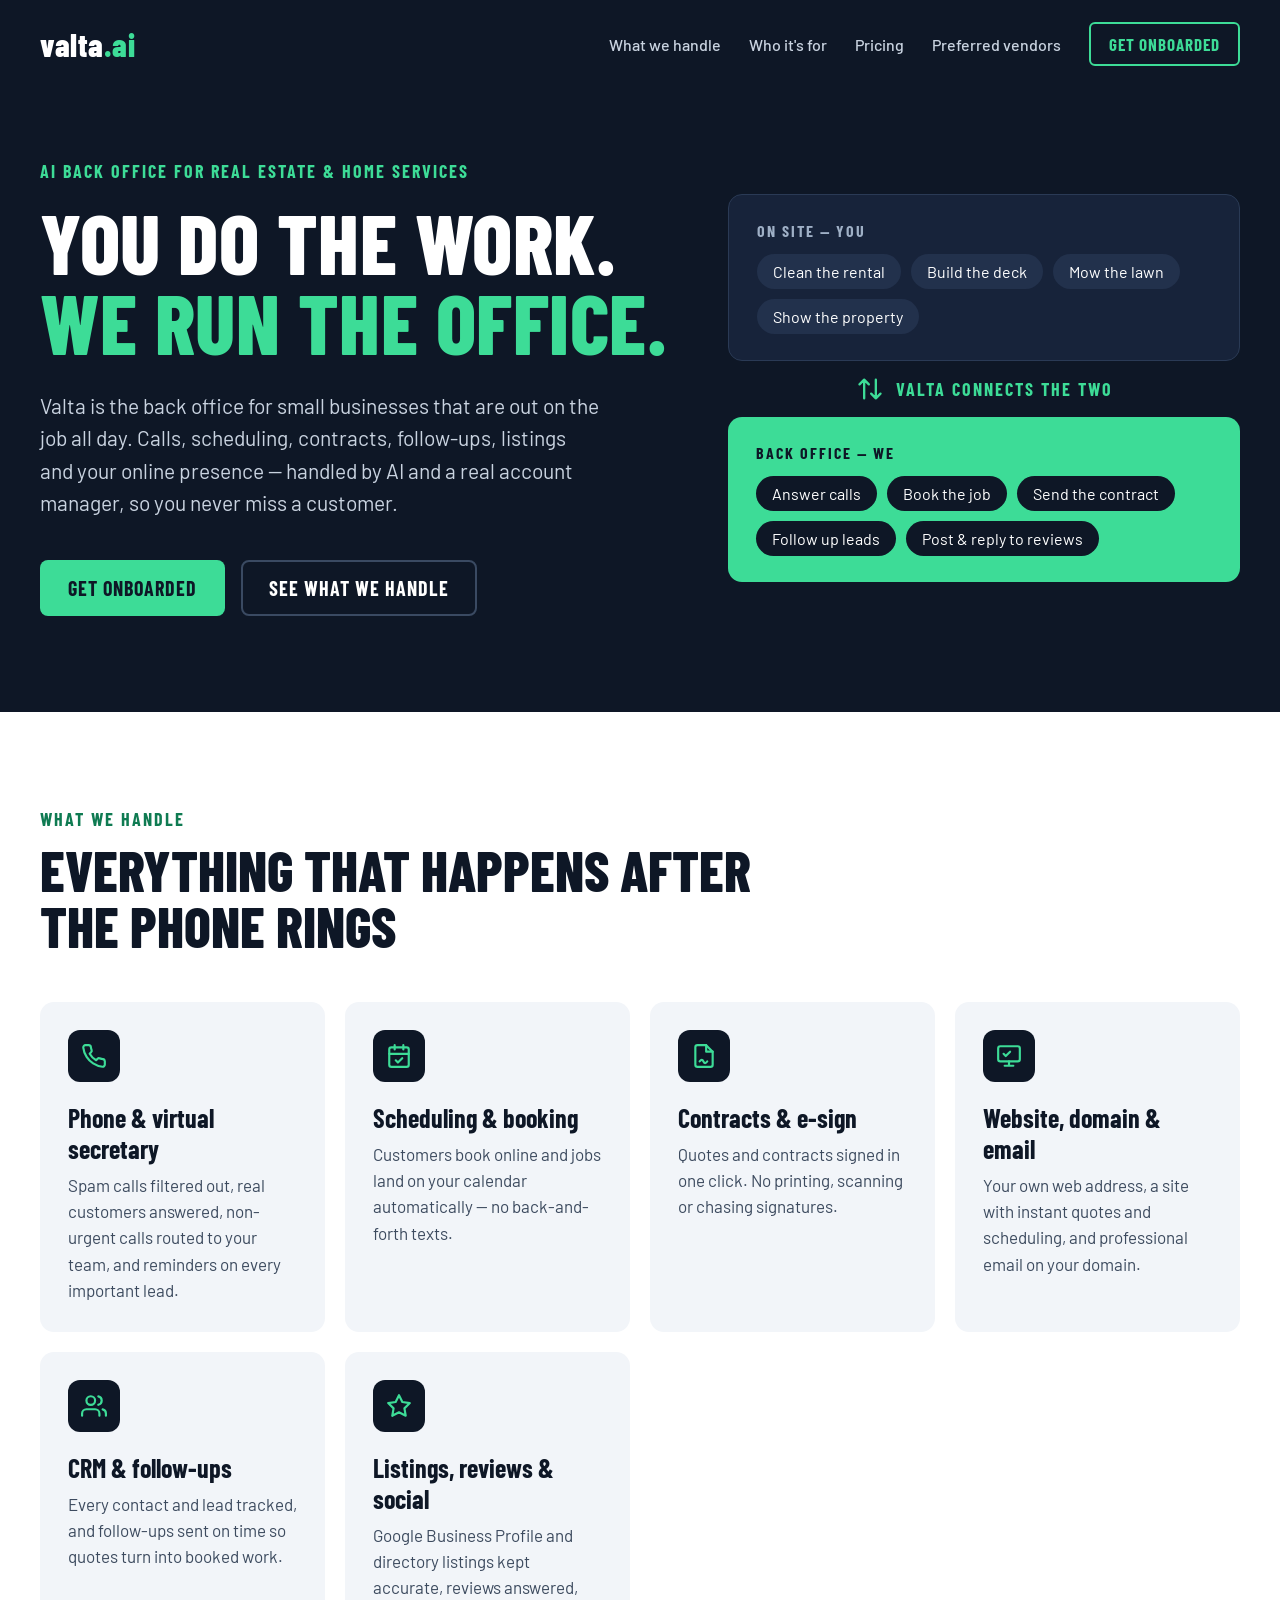
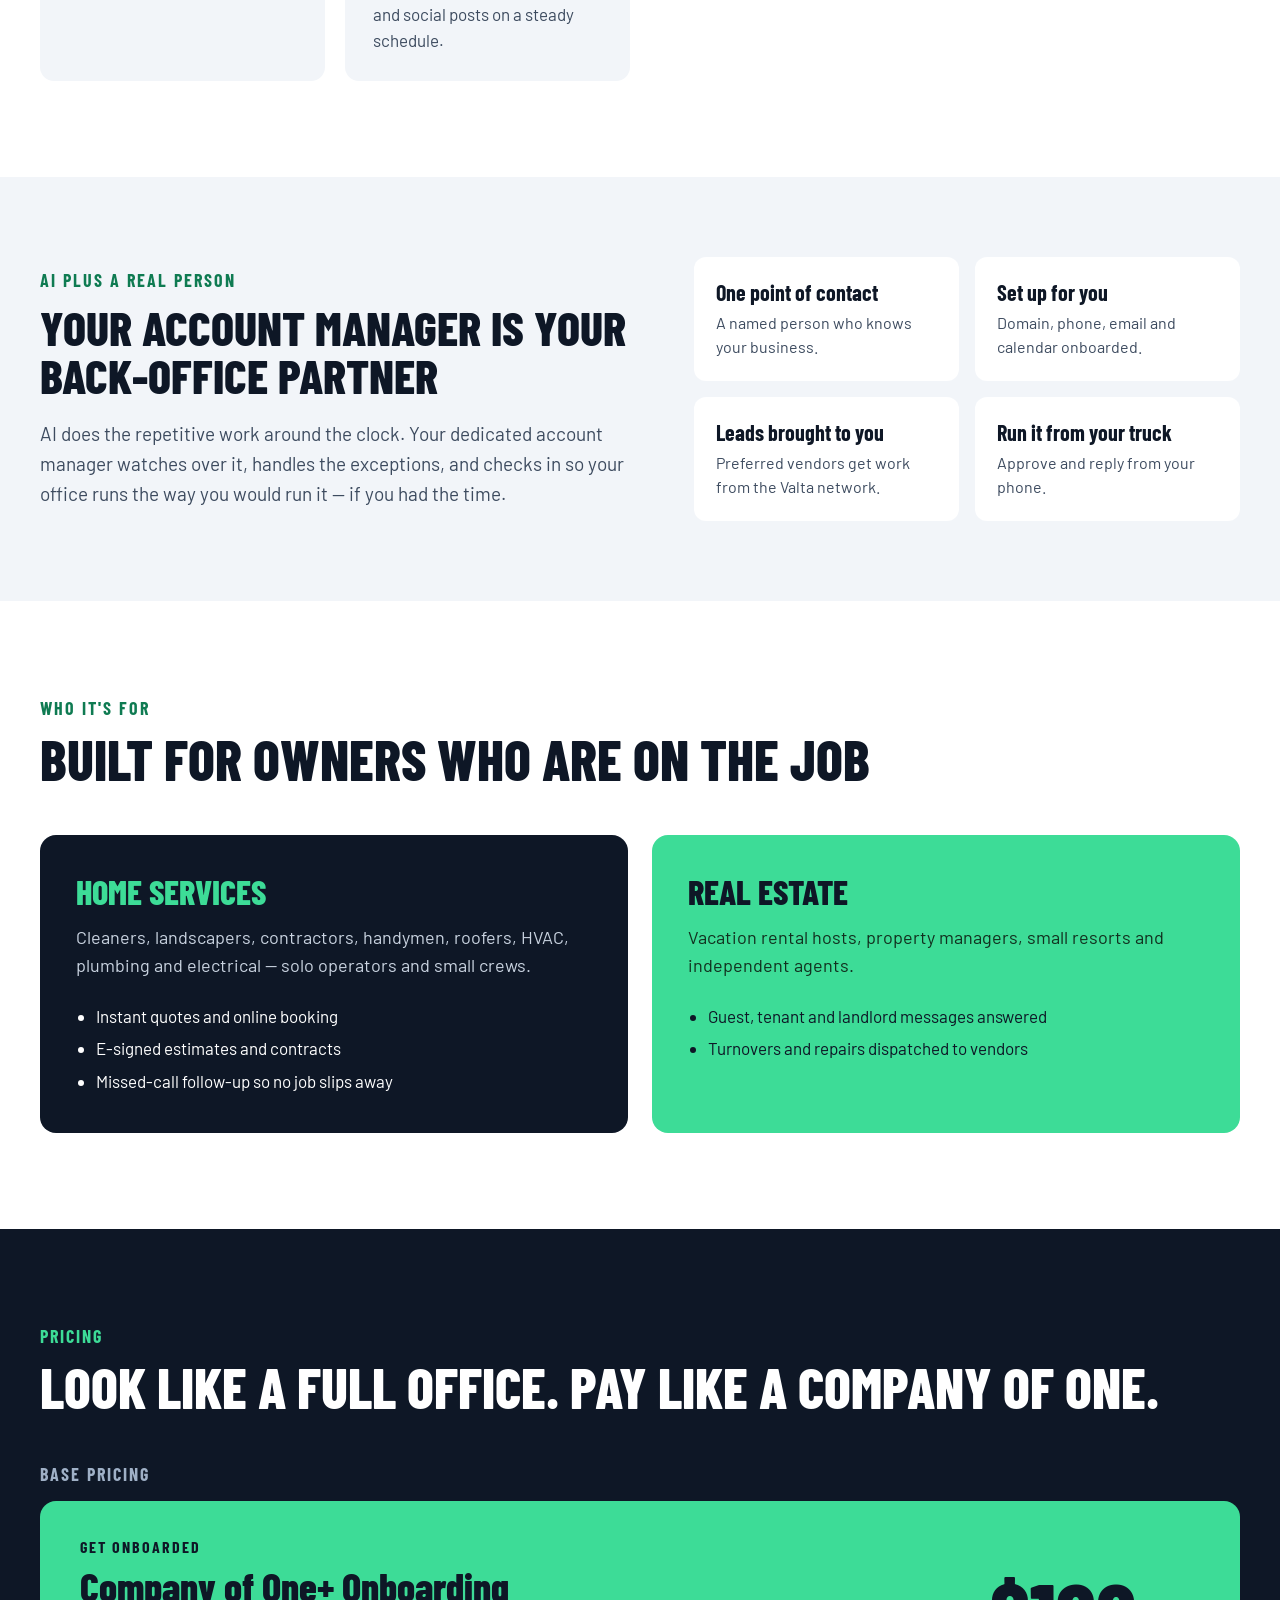
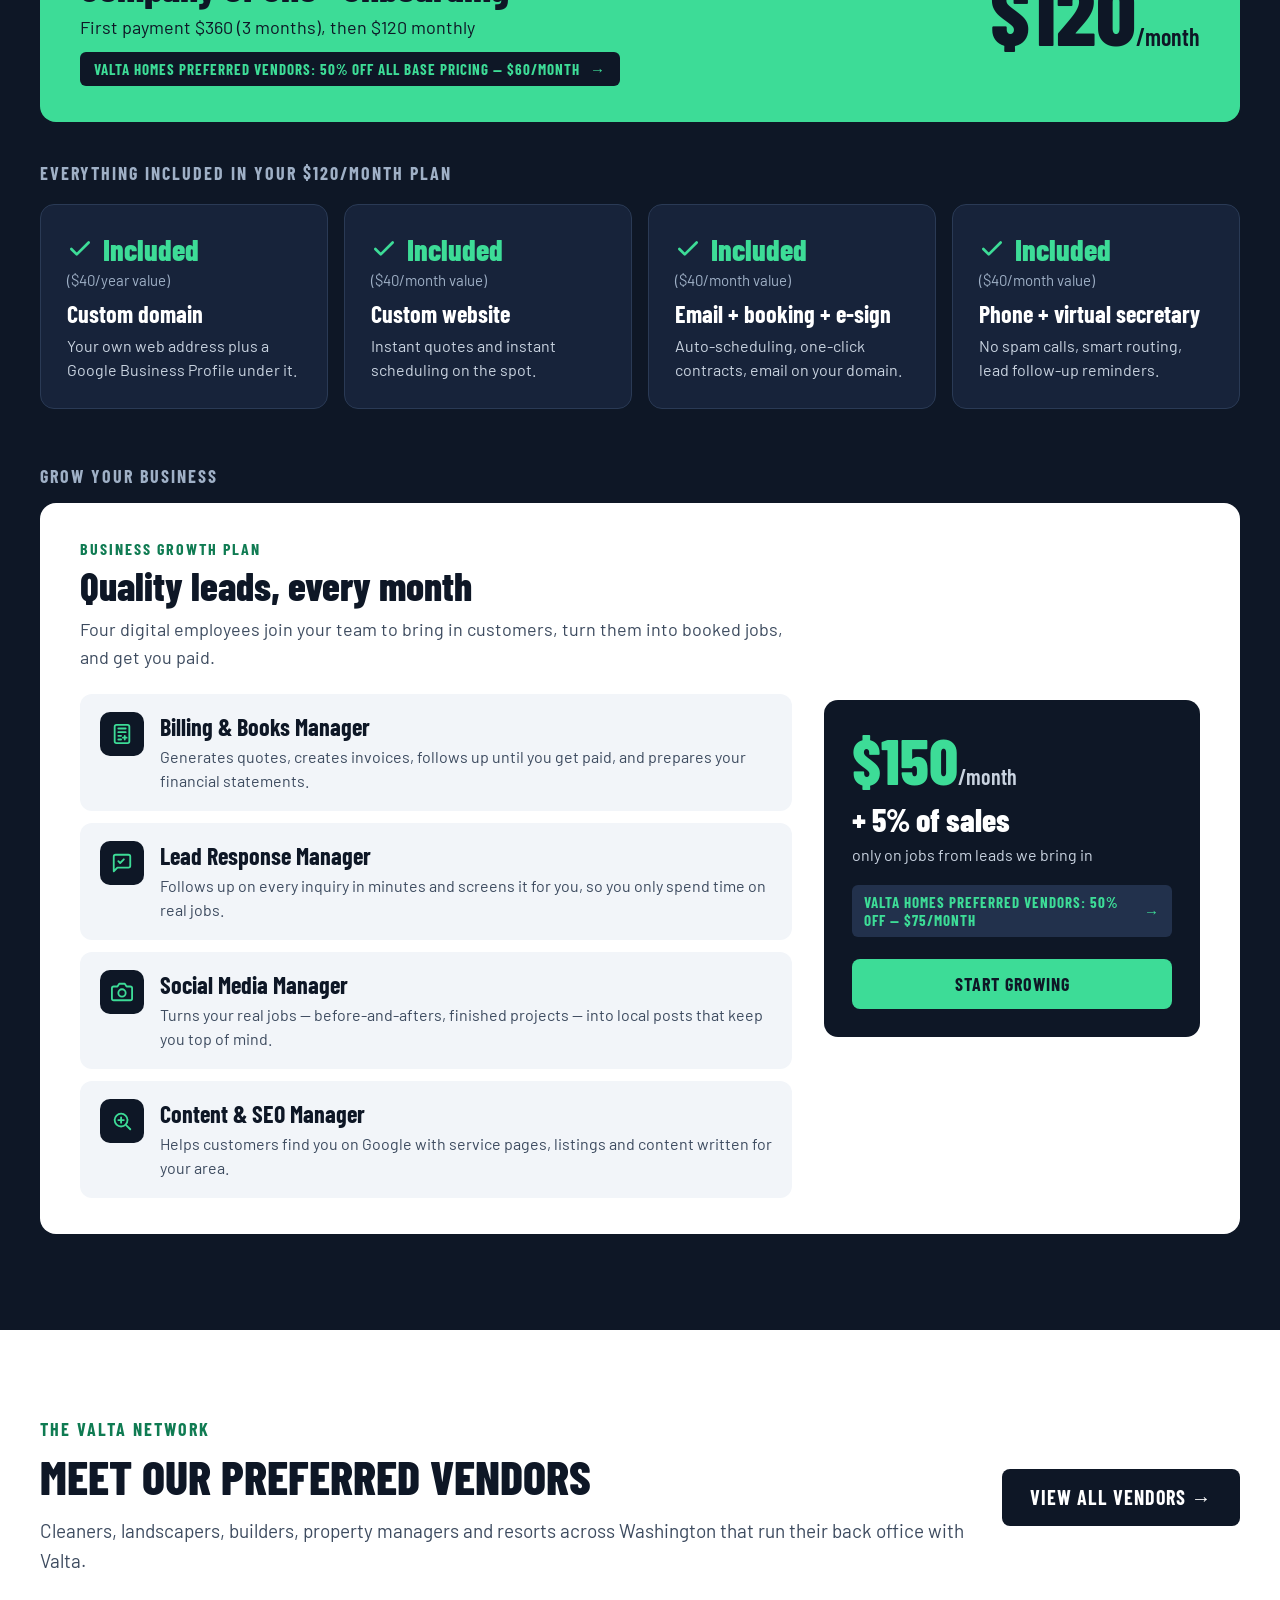
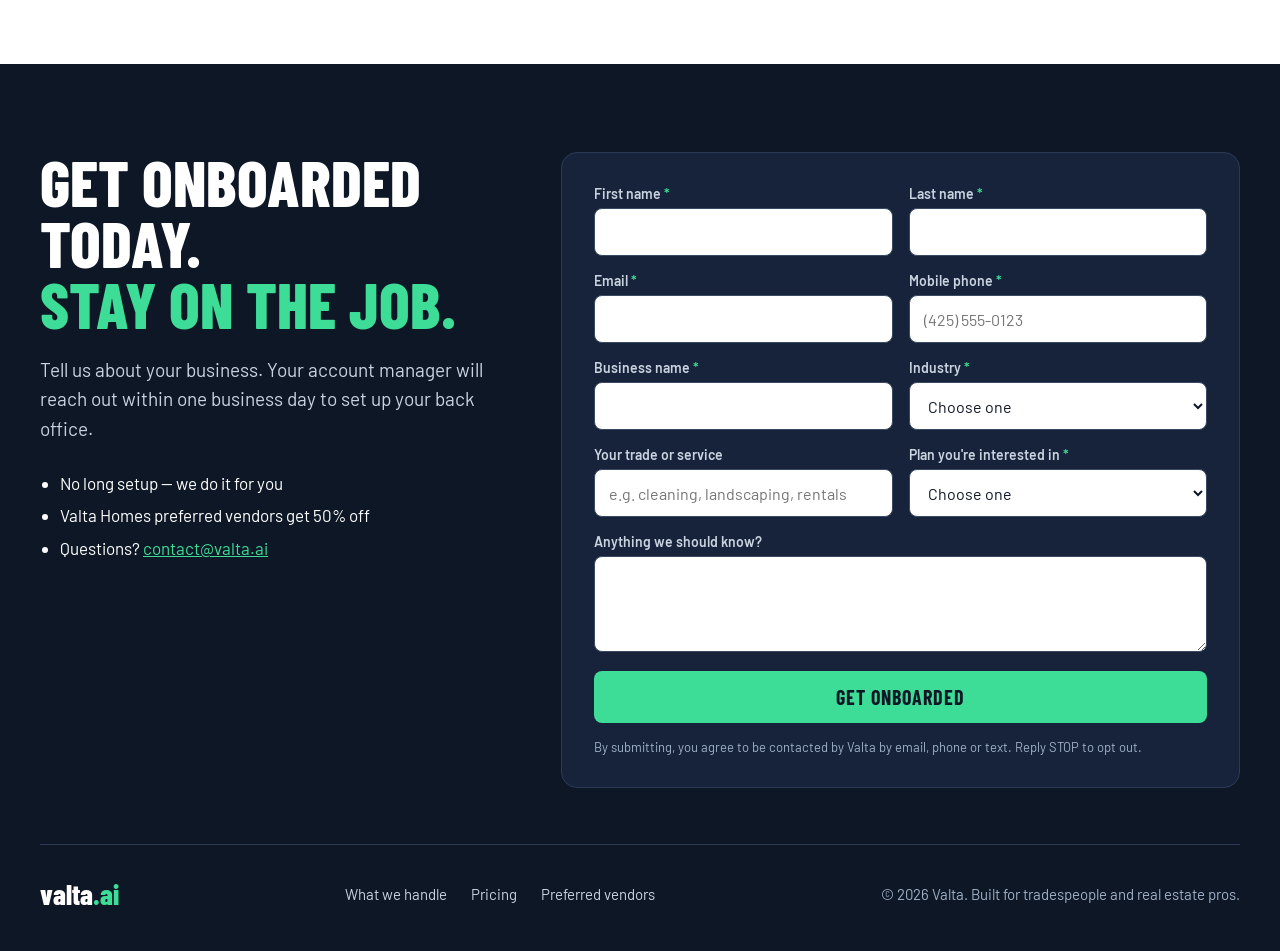
==== index.html @ 17d3f31d "valta.ai: static 2-page site from Jing's design, Brevo form hook, redirects" ====
<!DOCTYPE html><html lang="en"><head>
<meta name="viewport" content="width=device-width, initial-scale=1">
<meta name="description" content="Valta is the back office for small businesses that are out on the job all day: calls, scheduling, contracts, follow-ups, listings and your online presence.">
<link rel="canonical" href="https://valta.ai/">
<meta property="og:type" content="website">
<meta property="og:site_name" content="valta.ai">
<meta property="og:title" content="valta.ai: AI back office for real estate & home services">
<meta property="og:description" content="Valta is the back office for small businesses that are out on the job all day: calls, scheduling, contracts, follow-ups, listings and your online presence.">
<meta property="og:url" content="https://valta.ai/">
<link rel="icon" href="/favicon.svg" type="image/svg+xml">
<script>(function(w,d,s,l,i){w[l]=w[l]||[];w[l].push({'gtm.start':new Date().getTime(),event:'gtm.js'});var f=d.getElementsByTagName(s)[0],j=d.createElement(s),dl=l!='dataLayer'?'&l='+l:'';j.async=true;j.src='https://www.googletagmanager.com/gtm.js?id='+i+dl;f.parentNode.insertBefore(j,f);})(window,document,'script','dataLayer','GTM-PLZ36C9Q');</script>
<style>.sc-placeholder{background:color-mix(in srgb,currentColor 8%,transparent);border:1px solid color-mix(in srgb,currentColor 50%,transparent);border-radius:2px;box-sizing:border-box;overflow:hidden}@keyframes sc-shine{0%{background-position:100% 50%}100%{background-position:0% 50%}}html.sc-dc-streaming .sc-placeholder,html.sc-dc-streaming .sc-interp.sc-missing{position:relative;background:color-mix(in srgb,currentColor 5%,transparent);border-color:transparent}html.sc-dc-streaming .sc-placeholder::before,html.sc-dc-streaming .sc-interp.sc-missing::before{content:'';position:absolute;inset:0;pointer-events:none;background:linear-gradient(90deg,rgba(217,119,87,0) 25%,rgba(247,225,211,.95) 37%,rgba(217,119,87,0) 63%);background-size:400% 100%;animation:sc-shine 1.4s ease infinite}html.sc-dc-streaming .sc-placeholder:nth-child(n+9 of .sc-placeholder)::before,html.sc-dc-streaming .sc-interp.sc-missing:nth-child(n+9 of .sc-interp.sc-missing)::before{animation:none;background:color-mix(in srgb,currentColor 8%,transparent)}.sc-placeholder-error{padding:4px 8px;font:11px/1.4 ui-monospace,monospace;color:color-mix(in srgb,currentColor 70%,transparent);word-break:break-word}.sc-interp.sc-missing{display:inline-block;width:2em;height:1em;overflow:hidden;vertical-align:text-bottom;background:rgba(255,255,255,.3);border:1px solid rgba(0,0,0,.5);border-radius:2px;box-sizing:border-box;color:transparent;user-select:none}.sc-interp.sc-unresolved{font-family:ui-monospace,monospace;font-size:.85em;color:color-mix(in srgb,currentColor 50%,transparent);background:color-mix(in srgb,currentColor 10%,transparent);border-radius:3px;padding:0 3px}.sc-host.sc-has-error{position:relative}.sc-logic-error{position:absolute;top:8px;left:8px;z-index:2147483647;max-width:60ch;padding:6px 10px;background:#b00020;color:#fff;font:12px/1.4 ui-monospace,monospace;border-radius:4px;white-space:pre-wrap;pointer-events:none}@media print{@page{margin: 0.5cm;}figure,table{break-inside: avoid;}#dc-root,#dc-root > .sc-host{height: auto;}*,*::before,*::after{print-color-adjust: exact;-webkit-print-color-adjust: exact;backdrop-filter: none !important;-webkit-backdrop-filter: none !important;animation-delay: -99s !important;animation-duration: .001s !important;animation-iteration-count: 1 !important;animation-fill-mode: both !important;animation-play-state: running !important;transition-duration: 0s !important;}}</style>
<meta charset="utf-8">
<title>valta.ai: AI back office for real estate & home services</title>

<style>x-dc{display:none!important}</style><link rel="preconnect" href="https://fonts.googleapis.com"><style>/* vietnamese */
@font-face {
  font-family: 'Barlow';
  font-style: normal;
  font-weight: 400;
  font-display: swap;
  src: url(https://fonts.gstatic.com/s/barlow/v13/7cHpv4kjgoGqM7E_A8s52Hs.woff2) format('woff2');
  unicode-range: U+0102-0103, U+0110-0111, U+0128-0129, U+0168-0169, U+01A0-01A1, U+01AF-01B0, U+0300-0301, U+0303-0304, U+0308-0309, U+0323, U+0329, U+1EA0-1EF9, U+20AB;
}
/* latin-ext */
@font-face {
  font-family: 'Barlow';
  font-style: normal;
  font-weight: 400;
  font-display: swap;
  src: url(https://fonts.gstatic.com/s/barlow/v13/7cHpv4kjgoGqM7E_Ass52Hs.woff2) format('woff2');
  unicode-range: U+0100-02BA, U+02BD-02C5, U+02C7-02CC, U+02CE-02D7, U+02DD-02FF, U+0304, U+0308, U+0329, U+1D00-1DBF, U+1E00-1E9F, U+1EF2-1EFF, U+2020, U+20A0-20AB, U+20AD-20C4, U+2113, U+2C60-2C7F, U+A720-A7FF;
}
/* latin */
@font-face {
  font-family: 'Barlow';
  font-style: normal;
  font-weight: 400;
  font-display: swap;
  src: url("[data-uri]") format('woff2');
  unicode-range: U+0000-00FF, U+0131, U+0152-0153, U+02BB-02BC, U+02C6, U+02DA, U+02DC, U+0304, U+0308, U+0329, U+2000-206F, U+20AC, U+2122, U+2191, U+2193, U+2212, U+2215, U+FEFF, U+FFFD;
}
/* vietnamese */
@font-face {
  font-family: 'Barlow';
  font-style: normal;
  font-weight: 500;
  font-display: swap;
  src: url(https://fonts.gstatic.com/s/barlow/v13/7cHqv4kjgoGqM7E3_-gs6FospT4.woff2) format('woff2');
  unicode-range: U+0102-0103, U+0110-0111, U+0128-0129, U+0168-0169, U+01A0-01A1, U+01AF-01B0, U+0300-0301, U+0303-0304, U+0308-0309, U+0323, U+0329, U+1EA0-1EF9, U+20AB;
}
/* latin-ext */
@font-face {
  font-family: 'Barlow';
  font-style: normal;
  font-weight: 500;
  font-display: swap;
  src: url(https://fonts.gstatic.com/s/barlow/v13/7cHqv4kjgoGqM7E3_-gs6VospT4.woff2) format('woff2');
  unicode-range: U+0100-02BA, U+02BD-02C5, U+02C7-02CC, U+02CE-02D7, U+02DD-02FF, U+0304, U+0308, U+0329, U+1D00-1DBF, U+1E00-1E9F, U+1EF2-1EFF, U+2020, U+20A0-20AB, U+20AD-20C4, U+2113, U+2C60-2C7F, U+A720-A7FF;
}
/* latin */
@font-face {
  font-family: 'Barlow';
  font-style: normal;
  font-weight: 500;
  font-display: swap;
  src: url("[data-uri]") format('woff2');
  unicode-range: U+0000-00FF, U+0131, U+0152-0153, U+02BB-02BC, U+02C6, U+02DA, U+02DC, U+0304, U+0308, U+0329, U+2000-206F, U+20AC, U+2122, U+2191, U+2193, U+2212, U+2215, U+FEFF, U+FFFD;
}
/* vietnamese */
@font-face {
  font-family: 'Barlow';
  font-style: normal;
  font-weight: 600;
  font-display: swap;
  src: url(https://fonts.gstatic.com/s/barlow/v13/7cHqv4kjgoGqM7E30-8s6FospT4.woff2) format('woff2');
  unicode-range: U+0102-0103, U+0110-0111, U+0128-0129, U+0168-0169, U+01A0-01A1, U+01AF-01B0, U+0300-0301, U+0303-0304, U+0308-0309, U+0323, U+0329, U+1EA0-1EF9, U+20AB;
}
/* latin-ext */
@font-face {
  font-family: 'Barlow';
  font-style: normal;
  font-weight: 600;
  font-display: swap;
  src: url(https://fonts.gstatic.com/s/barlow/v13/7cHqv4kjgoGqM7E30-8s6VospT4.woff2) format('woff2');
  unicode-range: U+0100-02BA, U+02BD-02C5, U+02C7-02CC, U+02CE-02D7, U+02DD-02FF, U+0304, U+0308, U+0329, U+1D00-1DBF, U+1E00-1E9F, U+1EF2-1EFF, U+2020, U+20A0-20AB, U+20AD-20C4, U+2113, U+2C60-2C7F, U+A720-A7FF;
}
/* latin */
@font-face {
  font-family: 'Barlow';
  font-style: normal;
  font-weight: 600;
  font-display: swap;
  src: url("[data-uri]") format('woff2');
  unicode-range: U+0000-00FF, U+0131, U+0152-0153, U+02BB-02BC, U+02C6, U+02DA, U+02DC, U+0304, U+0308, U+0329, U+2000-206F, U+20AC, U+2122, U+2191, U+2193, U+2212, U+2215, U+FEFF, U+FFFD;
}
/* vietnamese */
@font-face {
  font-family: 'Barlow Condensed';
  font-style: normal;
  font-weight: 600;
  font-display: swap;
  src: url(https://fonts.gstatic.com/s/barlowcondensed/v13/HTxwL3I-JCGChYJ8VI-L6OO_au7B4873z3nWuZEC.woff2) format('woff2');
  unicode-range: U+0102-0103, U+0110-0111, U+0128-0129, U+0168-0169, U+01A0-01A1, U+01AF-01B0, U+0300-0301, U+0303-0304, U+0308-0309, U+0323, U+0329, U+1EA0-1EF9, U+20AB;
}
/* latin-ext */
@font-face {
  font-family: 'Barlow Condensed';
  font-style: normal;
  font-weight: 600;
  font-display: swap;
  src: url(https://fonts.gstatic.com/s/barlowcondensed/v13/HTxwL3I-JCGChYJ8VI-L6OO_au7B4873z3jWuZEC.woff2) format('woff2');
  unicode-range: U+0100-02BA, U+02BD-02C5, U+02C7-02CC, U+02CE-02D7, U+02DD-02FF, U+0304, U+0308, U+0329, U+1D00-1DBF, U+1E00-1E9F, U+1EF2-1EFF, U+2020, U+20A0-20AB, U+20AD-20C4, U+2113, U+2C60-2C7F, U+A720-A7FF;
}
/* latin */
@font-face {
  font-family: 'Barlow Condensed';
  font-style: normal;
  font-weight: 600;
  font-display: swap;
  src: url("[data-uri]") format('woff2');
  unicode-range: U+0000-00FF, U+0131, U+0152-0153, U+02BB-02BC, U+02C6, U+02DA, U+02DC, U+0304, U+0308, U+0329, U+2000-206F, U+20AC, U+2122, U+2191, U+2193, U+2212, U+2215, U+FEFF, U+FFFD;
}
/* vietnamese */
@font-face {
  font-family: 'Barlow Condensed';
  font-style: normal;
  font-weight: 700;
  font-display: swap;
  src: url(https://fonts.gstatic.com/s/barlowcondensed/v13/HTxwL3I-JCGChYJ8VI-L6OO_au7B46r2z3nWuZEC.woff2) format('woff2');
  unicode-range: U+0102-0103, U+0110-0111, U+0128-0129, U+0168-0169, U+01A0-01A1, U+01AF-01B0, U+0300-0301, U+0303-0304, U+0308-0309, U+0323, U+0329, U+1EA0-1EF9, U+20AB;
}
/* latin-ext */
@font-face {
  font-family: 'Barlow Condensed';
  font-style: normal;
  font-weight: 700;
  font-display: swap;
  src: url(https://fonts.gstatic.com/s/barlowcondensed/v13/HTxwL3I-JCGChYJ8VI-L6OO_au7B46r2z3jWuZEC.woff2) format('woff2');
  unicode-range: U+0100-02BA, U+02BD-02C5, U+02C7-02CC, U+02CE-02D7, U+02DD-02FF, U+0304, U+0308, U+0329, U+1D00-1DBF, U+1E00-1E9F, U+1EF2-1EFF, U+2020, U+20A0-20AB, U+20AD-20C4, U+2113, U+2C60-2C7F, U+A720-A7FF;
}
/* latin */
@font-face {
  font-family: 'Barlow Condensed';
  font-style: normal;
  font-weight: 700;
  font-display: swap;
  src: url("[data-uri]") format('woff2');
  unicode-range: U+0000-00FF, U+0131, U+0152-0153, U+02BB-02BC, U+02C6, U+02DA, U+02DC, U+0304, U+0308, U+0329, U+2000-206F, U+20AC, U+2122, U+2191, U+2193, U+2212, U+2215, U+FEFF, U+FFFD;
}
/* vietnamese */
@font-face {
  font-family: 'Barlow Condensed';
  font-style: normal;
  font-weight: 800;
  font-display: swap;
  src: url(https://fonts.gstatic.com/s/barlowcondensed/v13/HTxwL3I-JCGChYJ8VI-L6OO_au7B47b1z3nWuZEC.woff2) format('woff2');
  unicode-range: U+0102-0103, U+0110-0111, U+0128-0129, U+0168-0169, U+01A0-01A1, U+01AF-01B0, U+0300-0301, U+0303-0304, U+0308-0309, U+0323, U+0329, U+1EA0-1EF9, U+20AB;
}
/* latin-ext */
@font-face {
  font-family: 'Barlow Condensed';
  font-style: normal;
  font-weight: 800;
  font-display: swap;
  src: url(https://fonts.gstatic.com/s/barlowcondensed/v13/HTxwL3I-JCGChYJ8VI-L6OO_au7B47b1z3jWuZEC.woff2) format('woff2');
  unicode-range: U+0100-02BA, U+02BD-02C5, U+02C7-02CC, U+02CE-02D7, U+02DD-02FF, U+0304, U+0308, U+0329, U+1D00-1DBF, U+1E00-1E9F, U+1EF2-1EFF, U+2020, U+20A0-20AB, U+20AD-20C4, U+2113, U+2C60-2C7F, U+A720-A7FF;
}
/* latin */
@font-face {
  font-family: 'Barlow Condensed';
  font-style: normal;
  font-weight: 800;
  font-display: swap;
  src: url("[data-uri]") format('woff2');
  unicode-range: U+0000-00FF, U+0131, U+0152-0153, U+02BB-02BC, U+02C6, U+02DA, U+02DC, U+0304, U+0308, U+0329, U+2000-206F, U+20AC, U+2122, U+2191, U+2193, U+2212, U+2215, U+FEFF, U+FFFD;
}
</style><style>
body{margin:0;background:#0E1726}
a{color:#0F7B52}a:hover{color:#0A5C3D}
</style></head>
<body>
<noscript><iframe src="https://www.googletagmanager.com/ns.html?id=GTM-PLZ36C9Q" height="0" width="0" style="display:none;visibility:hidden"></iframe></noscript>
<div id="dc-root"><div class="sc-host" data-sc-name="b5c45b41-cfea-41ec-926b-0ee7f8a3874e"><div style="font-family: Barlow, system-ui, sans-serif; color: rgb(14, 23, 38); background: rgb(255, 255, 255); width: 100%;"><header style="background: rgb(14, 23, 38); color: rgb(255, 255, 255);"><div style="max-width: 1200px; margin: 0px auto; padding: 22px 32px; display: flex; flex-wrap: wrap; align-items: center; justify-content: space-between; gap: 16px;"><a href="/" style="font-family: &quot;Barlow Condensed&quot;, sans-serif; font-weight: 800; font-size: 32px; color: rgb(255, 255, 255); text-decoration: none; letter-spacing: 0.5px;">valta<span style="color: rgb(61, 220, 151);">.ai</span></a><nav aria-label="Main" style="display: flex; flex-wrap: wrap; align-items: center; gap: 28px; font-size: 16px; font-weight: 500;"><a href="#services" style="color: rgb(201, 211, 224); text-decoration: none;">What we handle</a><a href="#who" style="color: rgb(201, 211, 224); text-decoration: none;">Who it's for</a><a href="#pricing" style="color: rgb(201, 211, 224); text-decoration: none;">Pricing</a><a href="/preferred-vendors" style="color: rgb(201, 211, 224); text-decoration: none;">Preferred vendors</a><a href="#start" style="font-family: &quot;Barlow Condensed&quot;, sans-serif; font-weight: 700; font-size: 17px; letter-spacing: 1px; text-transform: uppercase; color: rgb(61, 220, 151); text-decoration: none; border: 2px solid rgb(61, 220, 151); border-radius: 6px; padding: 10px 18px;">Get onboarded</a></nav></div></header><section style="background: rgb(14, 23, 38); color: rgb(255, 255, 255);"><div style="max-width: 1200px; margin: 0px auto; padding: 72px 32px 96px; display: flex; flex-wrap: wrap; gap: 56px; align-items: center;"><div style="flex: 1 1 520px; min-width: 0px;"><p style="margin: 0px 0px 20px; font-family: &quot;Barlow Condensed&quot;, sans-serif; font-weight: 700; font-size: 18px; letter-spacing: 2px; text-transform: uppercase; color: rgb(61, 220, 151);">AI back office for real estate &amp; home services</p><h1 style="margin: 0px; font-family: &quot;Barlow Condensed&quot;, sans-serif; font-weight: 800; font-size: 84px; line-height: 0.95; text-transform: uppercase; letter-spacing: 0.5px;">You do the work.<br><span style="color: rgb(61, 220, 151);">We run the office.</span></h1><p style="margin: 28px 0px 0px; font-size: 21px; line-height: 1.55; color: rgb(201, 211, 224); max-width: 560px;">Valta is the back office for small businesses that are out on the job all day. Calls, scheduling, contracts, follow-ups, listings and your online presence — handled by AI and a real account manager, so you never miss a customer.</p><div style="margin-top: 40px; display: flex; flex-wrap: wrap; gap: 16px;"><a href="#start" style="font-family: &quot;Barlow Condensed&quot;, sans-serif; font-weight: 700; font-size: 20px; letter-spacing: 1px; text-transform: uppercase; background: rgb(61, 220, 151); color: rgb(14, 23, 38); text-decoration: none; border-radius: 8px; padding: 16px 28px;">Get onboarded</a><a href="#services" style="font-family: &quot;Barlow Condensed&quot;, sans-serif; font-weight: 700; font-size: 20px; letter-spacing: 1px; text-transform: uppercase; color: rgb(255, 255, 255); text-decoration: none; border: 2px solid rgb(58, 74, 98); border-radius: 8px; padding: 14px 26px;">See what we handle</a></div></div><div style="flex: 1 1 400px; min-width: 0px; display: flex; flex-direction: column; gap: 14px;"><div style="background: rgb(23, 35, 58); border: 1px solid rgb(42, 58, 85); border-radius: 14px; padding: 26px 28px;"><p style="margin: 0px 0px 14px; font-family: &quot;Barlow Condensed&quot;, sans-serif; font-weight: 700; font-size: 16px; letter-spacing: 2px; text-transform: uppercase; color: rgb(159, 176, 198);">On site — you</p><div style="display: flex; flex-wrap: wrap; gap: 10px;"><span style="background: rgb(34, 49, 76); color: rgb(255, 255, 255); border-radius: 999px; padding: 8px 16px; font-size: 16px;">Clean the rental</span><span style="background: rgb(34, 49, 76); color: rgb(255, 255, 255); border-radius: 999px; padding: 8px 16px; font-size: 16px;">Build the deck</span><span style="background: rgb(34, 49, 76); color: rgb(255, 255, 255); border-radius: 999px; padding: 8px 16px; font-size: 16px;">Mow the lawn</span><span style="background: rgb(34, 49, 76); color: rgb(255, 255, 255); border-radius: 999px; padding: 8px 16px; font-size: 16px;">Show the property</span></div></div><div style="display: flex; align-items: center; justify-content: center; gap: 12px; color: rgb(61, 220, 151); font-family: &quot;Barlow Condensed&quot;, sans-serif; font-weight: 700; font-size: 18px; letter-spacing: 2px;"><svg width="28" height="28" viewBox="0 0 24 24" fill="none" stroke="currentColor" stroke-width="2" stroke-linecap="round" stroke-linejoin="round" aria-hidden="true"><path d="M7 4v16M7 4L3 8M7 4l4 4M17 20V4M17 20l-4-4M17 20l4-4"></path></svg>
VALTA CONNECTS THE TWO
</div><div style="background: rgb(61, 220, 151); color: rgb(14, 23, 38); border-radius: 14px; padding: 26px 28px;"><p style="margin: 0px 0px 14px; font-family: &quot;Barlow Condensed&quot;, sans-serif; font-weight: 700; font-size: 16px; letter-spacing: 2px; text-transform: uppercase;">Back office — we</p><div style="display: flex; flex-wrap: wrap; gap: 10px;"><span style="background: rgb(14, 23, 38); color: rgb(255, 255, 255); border-radius: 999px; padding: 8px 16px; font-size: 16px;">Answer calls</span><span style="background: rgb(14, 23, 38); color: rgb(255, 255, 255); border-radius: 999px; padding: 8px 16px; font-size: 16px;">Book the job</span><span style="background: rgb(14, 23, 38); color: rgb(255, 255, 255); border-radius: 999px; padding: 8px 16px; font-size: 16px;">Send the contract</span><span style="background: rgb(14, 23, 38); color: rgb(255, 255, 255); border-radius: 999px; padding: 8px 16px; font-size: 16px;">Follow up leads</span><span style="background: rgb(14, 23, 38); color: rgb(255, 255, 255); border-radius: 999px; padding: 8px 16px; font-size: 16px;">Post &amp; reply to reviews</span></div></div></div></div></section><section id="services" style="background: rgb(255, 255, 255);"><div style="max-width: 1200px; margin: 0px auto; padding: 96px 32px;"><p style="margin: 0px 0px 12px; font-family: &quot;Barlow Condensed&quot;, sans-serif; font-weight: 700; font-size: 18px; letter-spacing: 2px; text-transform: uppercase; color: rgb(15, 123, 82);">What we handle</p><h2 style="margin: 0px; font-family: &quot;Barlow Condensed&quot;, sans-serif; font-weight: 800; font-size: 56px; line-height: 1; text-transform: uppercase; max-width: 760px;">Everything that happens after the phone rings</h2><div style="margin-top: 48px; display: grid; grid-template-columns: repeat(auto-fit, minmax(260px, 1fr)); gap: 20px;"><div style="background: rgb(242, 245, 249); border-radius: 14px; padding: 28px;"><div style="width: 52px; height: 52px; border-radius: 12px; background: rgb(14, 23, 38); color: rgb(61, 220, 151); display: flex; align-items: center; justify-content: center;"><svg width="26" height="26" viewBox="0 0 24 24" fill="none" stroke="currentColor" stroke-width="2" stroke-linecap="round" stroke-linejoin="round" aria-hidden="true"><path d="M22 16.9v3a2 2 0 0 1-2.2 2 19.8 19.8 0 0 1-8.6-3.1 19.5 19.5 0 0 1-6-6A19.8 19.8 0 0 1 2.1 4.2 2 2 0 0 1 4.1 2h3a2 2 0 0 1 2 1.7c.1 1 .4 1.9.7 2.8a2 2 0 0 1-.5 2.1L8 9.9a16 16 0 0 0 6 6l1.3-1.3a2 2 0 0 1 2.1-.4c.9.3 1.8.6 2.8.7a2 2 0 0 1 1.7 2z"></path></svg></div><h3 style="margin: 20px 0px 8px; font-family: &quot;Barlow Condensed&quot;, sans-serif; font-weight: 700; font-size: 26px;">Phone &amp; virtual secretary</h3><p style="margin: 0px; font-size: 17px; line-height: 1.55; color: rgb(61, 75, 95);">Spam calls filtered out, real customers answered, non-urgent calls routed to your team, and reminders on every important lead.</p></div><div style="background: rgb(242, 245, 249); border-radius: 14px; padding: 28px;"><div style="width: 52px; height: 52px; border-radius: 12px; background: rgb(14, 23, 38); color: rgb(61, 220, 151); display: flex; align-items: center; justify-content: center;"><svg width="26" height="26" viewBox="0 0 24 24" fill="none" stroke="currentColor" stroke-width="2" stroke-linecap="round" stroke-linejoin="round" aria-hidden="true"><rect x="3" y="4" width="18" height="18" rx="2"></rect><path d="M16 2v4M8 2v4M3 10h18M9 16l2 2 4-4"></path></svg></div><h3 style="margin: 20px 0px 8px; font-family: &quot;Barlow Condensed&quot;, sans-serif; font-weight: 700; font-size: 26px;">Scheduling &amp; booking</h3><p style="margin: 0px; font-size: 17px; line-height: 1.55; color: rgb(61, 75, 95);">Customers book online and jobs land on your calendar automatically — no back-and-forth texts.</p></div><div style="background: rgb(242, 245, 249); border-radius: 14px; padding: 28px;"><div style="width: 52px; height: 52px; border-radius: 12px; background: rgb(14, 23, 38); color: rgb(61, 220, 151); display: flex; align-items: center; justify-content: center;"><svg width="26" height="26" viewBox="0 0 24 24" fill="none" stroke="currentColor" stroke-width="2" stroke-linecap="round" stroke-linejoin="round" aria-hidden="true"><path d="M14 2H6a2 2 0 0 0-2 2v16a2 2 0 0 0 2 2h12a2 2 0 0 0 2-2V8z"></path><path d="M14 2v6h6M8 17c1.5-2 2.5-2 3.5 0s2 2 3.5 0"></path></svg></div><h3 style="margin: 20px 0px 8px; font-family: &quot;Barlow Condensed&quot;, sans-serif; font-weight: 700; font-size: 26px;">Contracts &amp; e-sign</h3><p style="margin: 0px; font-size: 17px; line-height: 1.55; color: rgb(61, 75, 95);">Quotes and contracts signed in one click. No printing, scanning or chasing signatures.</p></div><div style="background: rgb(242, 245, 249); border-radius: 14px; padding: 28px;"><div style="width: 52px; height: 52px; border-radius: 12px; background: rgb(14, 23, 38); color: rgb(61, 220, 151); display: flex; align-items: center; justify-content: center;"><svg width="26" height="26" viewBox="0 0 24 24" fill="none" stroke="currentColor" stroke-width="2" stroke-linecap="round" stroke-linejoin="round" aria-hidden="true"><rect x="2" y="3" width="20" height="14" rx="2"></rect><path d="M8 21h8M12 17v4M7 10l2 2 4-4"></path></svg></div><h3 style="margin: 20px 0px 8px; font-family: &quot;Barlow Condensed&quot;, sans-serif; font-weight: 700; font-size: 26px;">Website, domain &amp; email</h3><p style="margin: 0px; font-size: 17px; line-height: 1.55; color: rgb(61, 75, 95);">Your own web address, a site with instant quotes and scheduling, and professional email on your domain.</p></div><div style="background: rgb(242, 245, 249); border-radius: 14px; padding: 28px;"><div style="width: 52px; height: 52px; border-radius: 12px; background: rgb(14, 23, 38); color: rgb(61, 220, 151); display: flex; align-items: center; justify-content: center;"><svg width="26" height="26" viewBox="0 0 24 24" fill="none" stroke="currentColor" stroke-width="2" stroke-linecap="round" stroke-linejoin="round" aria-hidden="true"><path d="M17 21v-2a4 4 0 0 0-4-4H5a4 4 0 0 0-4 4v2"></path><circle cx="9" cy="7" r="4"></circle><path d="M23 21v-2a4 4 0 0 0-3-3.9M16 3.1a4 4 0 0 1 0 7.8"></path></svg></div><h3 style="margin: 20px 0px 8px; font-family: &quot;Barlow Condensed&quot;, sans-serif; font-weight: 700; font-size: 26px;">CRM &amp; follow-ups</h3><p style="margin: 0px; font-size: 17px; line-height: 1.55; color: rgb(61, 75, 95);">Every contact and lead tracked, and follow-ups sent on time so quotes turn into booked work.</p></div><div style="background: rgb(242, 245, 249); border-radius: 14px; padding: 28px;"><div style="width: 52px; height: 52px; border-radius: 12px; background: rgb(14, 23, 38); color: rgb(61, 220, 151); display: flex; align-items: center; justify-content: center;"><svg width="26" height="26" viewBox="0 0 24 24" fill="none" stroke="currentColor" stroke-width="2" stroke-linecap="round" stroke-linejoin="round" aria-hidden="true"><path d="M12 2l3.1 6.3 6.9 1-5 4.9 1.2 6.8L12 17.8 5.8 21l1.2-6.8-5-4.9 6.9-1z"></path></svg></div><h3 style="margin: 20px 0px 8px; font-family: &quot;Barlow Condensed&quot;, sans-serif; font-weight: 700; font-size: 26px;">Listings, reviews &amp; social</h3><p style="margin: 0px; font-size: 17px; line-height: 1.55; color: rgb(61, 75, 95);">Google Business Profile and directory listings kept accurate, reviews answered, and social posts on a steady schedule.</p></div></div></div></section><section style="background: rgb(242, 245, 249);"><div style="max-width: 1200px; margin: 0px auto; padding: 80px 32px; display: flex; flex-wrap: wrap; gap: 48px; align-items: center;"><div style="flex: 1 1 480px; min-width: 0px;"><p style="margin: 0px 0px 12px; font-family: &quot;Barlow Condensed&quot;, sans-serif; font-weight: 700; font-size: 18px; letter-spacing: 2px; text-transform: uppercase; color: rgb(15, 123, 82);">AI plus a real person</p><h2 style="margin: 0px; font-family: &quot;Barlow Condensed&quot;, sans-serif; font-weight: 800; font-size: 48px; line-height: 1; text-transform: uppercase;">Your account manager is your back-office partner</h2><p style="margin: 20px 0px 0px; font-size: 19px; line-height: 1.6; color: rgb(61, 75, 95);">AI does the repetitive work around the clock. Your dedicated account manager watches over it, handles the exceptions, and checks in so your office runs the way you would run it — if you had the time.</p></div><div style="flex: 1 1 420px; min-width: 0px; display: grid; grid-template-columns: repeat(auto-fit, minmax(180px, 1fr)); gap: 16px;"><div style="background: rgb(255, 255, 255); border-radius: 12px; padding: 22px;"><p style="margin: 0px; font-family: &quot;Barlow Condensed&quot;, sans-serif; font-weight: 700; font-size: 22px;">One point of contact</p><p style="margin: 6px 0px 0px; font-size: 16px; line-height: 1.5; color: rgb(61, 75, 95);">A named person who knows your business.</p></div><div style="background: rgb(255, 255, 255); border-radius: 12px; padding: 22px;"><p style="margin: 0px; font-family: &quot;Barlow Condensed&quot;, sans-serif; font-weight: 700; font-size: 22px;">Set up for you</p><p style="margin: 6px 0px 0px; font-size: 16px; line-height: 1.5; color: rgb(61, 75, 95);">Domain, phone, email and calendar onboarded.</p></div><div style="background: rgb(255, 255, 255); border-radius: 12px; padding: 22px;"><p style="margin: 0px; font-family: &quot;Barlow Condensed&quot;, sans-serif; font-weight: 700; font-size: 22px;">Leads brought to you</p><p style="margin: 6px 0px 0px; font-size: 16px; line-height: 1.5; color: rgb(61, 75, 95);">Preferred vendors get work from the Valta network.</p></div><div style="background: rgb(255, 255, 255); border-radius: 12px; padding: 22px;"><p style="margin: 0px; font-family: &quot;Barlow Condensed&quot;, sans-serif; font-weight: 700; font-size: 22px;">Run it from your truck</p><p style="margin: 6px 0px 0px; font-size: 16px; line-height: 1.5; color: rgb(61, 75, 95);">Approve and reply from your phone.</p></div></div></div></section><section id="who" style="background: rgb(255, 255, 255);"><div style="max-width: 1200px; margin: 0px auto; padding: 96px 32px;"><p style="margin: 0px 0px 12px; font-family: &quot;Barlow Condensed&quot;, sans-serif; font-weight: 700; font-size: 18px; letter-spacing: 2px; text-transform: uppercase; color: rgb(15, 123, 82);">Who it's for</p><h2 style="margin: 0px; font-family: &quot;Barlow Condensed&quot;, sans-serif; font-weight: 800; font-size: 56px; line-height: 1; text-transform: uppercase;">Built for owners who are on the job</h2><div style="margin-top: 48px; display: flex; flex-wrap: wrap; gap: 24px;"><div style="flex: 1 1 440px; min-width: 0px; background: rgb(14, 23, 38); color: rgb(255, 255, 255); border-radius: 16px; padding: 36px;"><h3 style="margin: 0px; font-family: &quot;Barlow Condensed&quot;, sans-serif; font-weight: 800; font-size: 34px; text-transform: uppercase; color: rgb(61, 220, 151);">Home services</h3><p style="margin: 12px 0px 20px; font-size: 18px; line-height: 1.55; color: rgb(201, 211, 224);">Cleaners, landscapers, contractors, handymen, roofers, HVAC, plumbing and electrical — solo operators and small crews.</p><ul style="margin: 0px; padding-left: 20px; font-size: 17px; line-height: 1.9; color: rgb(255, 255, 255);"><li>Instant quotes and online booking</li><li>E-signed estimates and contracts</li><li>Missed-call follow-up so no job slips away</li></ul></div><div style="flex: 1 1 440px; min-width: 0px; background: rgb(61, 220, 151); color: rgb(14, 23, 38); border-radius: 16px; padding: 36px;"><h3 style="margin: 0px; font-family: &quot;Barlow Condensed&quot;, sans-serif; font-weight: 800; font-size: 34px; text-transform: uppercase;">Real estate</h3><p style="margin: 12px 0px 20px; font-size: 18px; line-height: 1.55; color: rgb(18, 48, 31);">Vacation rental hosts, property managers, small resorts and independent agents.</p><ul style="margin: 0px; padding-left: 20px; font-size: 17px; line-height: 1.9;"><li>Guest, tenant and landlord messages answered</li><li>Turnovers and repairs dispatched to vendors</li></ul></div></div></div></section><section id="pricing" style="background: rgb(14, 23, 38); color: rgb(255, 255, 255);"><div style="max-width: 1200px; margin: 0px auto; padding: 96px 32px;"><p style="margin: 0px 0px 12px; font-family: &quot;Barlow Condensed&quot;, sans-serif; font-weight: 700; font-size: 18px; letter-spacing: 2px; text-transform: uppercase; color: rgb(61, 220, 151);">Pricing</p><h2 style="margin: 0px; font-family: &quot;Barlow Condensed&quot;, sans-serif; font-weight: 800; font-size: 56px; line-height: 1; text-transform: uppercase;">Look like a full office. Pay like a company of one.</h2><p style="margin: 48px 0px 16px; font-family: &quot;Barlow Condensed&quot;, sans-serif; font-weight: 700; font-size: 18px; letter-spacing: 2px; text-transform: uppercase; color: rgb(159, 176, 198);">Base pricing</p><div style="background: rgb(61, 220, 151); color: rgb(14, 23, 38); border-radius: 16px; padding: 36px 40px; display: flex; flex-wrap: wrap; align-items: center; justify-content: space-between; gap: 24px;"><div style="flex: 1 1 420px; min-width: 0px;"><p style="margin: 0px; font-family: &quot;Barlow Condensed&quot;, sans-serif; font-weight: 700; font-size: 16px; letter-spacing: 2px; text-transform: uppercase;">Get onboarded</p><h3 style="margin: 6px 0px; font-family: &quot;Barlow Condensed&quot;, sans-serif; font-weight: 800; font-size: 40px;">Company of One+ Onboarding</h3><p style="margin: 0px; font-size: 18px;">First payment $360 (3 months), then $120 monthly</p><a href="https://valtahomes.com/membership" target="_blank" rel="noopener" style="margin-top: 14px; display: inline-flex; align-items: center; gap: 10px; background: rgb(14, 23, 38); color: rgb(61, 220, 151); font-family: &quot;Barlow Condensed&quot;, sans-serif; font-weight: 700; font-size: 15px; letter-spacing: 1px; text-transform: uppercase; text-decoration: none; border-radius: 6px; padding: 8px 14px;">Valta Homes preferred vendors: 50% off all base pricing — $60/month <span aria-hidden="true">→</span></a></div><p style="margin: 0px; font-family: &quot;Barlow Condensed&quot;, sans-serif; font-weight: 800; font-size: 88px; line-height: 1;">$120<span style="font-size: 24px; font-weight: 600;">/month</span></p></div><p style="margin: 40px 0px 20px; font-family: &quot;Barlow Condensed&quot;, sans-serif; font-weight: 700; font-size: 18px; letter-spacing: 2px; text-transform: uppercase; color: rgb(159, 176, 198);">Everything included in your $120/month plan</p><div style="display: grid; grid-template-columns: repeat(auto-fit, minmax(250px, 1fr)); gap: 16px;"><div style="background: rgb(23, 35, 58); border: 1px solid rgb(42, 58, 85); border-radius: 14px; padding: 26px;"><p style="margin: 0px; display: flex; align-items: center; gap: 10px; font-family: &quot;Barlow Condensed&quot;, sans-serif; font-weight: 800; font-size: 30px; color: rgb(61, 220, 151);"><svg width="26" height="26" viewBox="0 0 24 24" fill="none" stroke="currentColor" stroke-width="2.5" stroke-linecap="round" stroke-linejoin="round" aria-hidden="true"><path d="M20 6L9 17l-5-5"></path></svg>Included</p><p style="margin: 4px 0px 0px; font-size: 15px; color: rgb(159, 176, 198);">($40/year value)</p><h4 style="margin: 10px 0px 6px; font-family: &quot;Barlow Condensed&quot;, sans-serif; font-weight: 700; font-size: 24px;">Custom domain</h4><p style="margin: 0px; font-size: 16px; line-height: 1.5; color: rgb(201, 211, 224);">Your own web address plus a Google Business Profile under it.</p></div><div style="background: rgb(23, 35, 58); border: 1px solid rgb(42, 58, 85); border-radius: 14px; padding: 26px;"><p style="margin: 0px; display: flex; align-items: center; gap: 10px; font-family: &quot;Barlow Condensed&quot;, sans-serif; font-weight: 800; font-size: 30px; color: rgb(61, 220, 151);"><svg width="26" height="26" viewBox="0 0 24 24" fill="none" stroke="currentColor" stroke-width="2.5" stroke-linecap="round" stroke-linejoin="round" aria-hidden="true"><path d="M20 6L9 17l-5-5"></path></svg>Included</p><p style="margin: 4px 0px 0px; font-size: 15px; color: rgb(159, 176, 198);">($40/month value)</p><h4 style="margin: 10px 0px 6px; font-family: &quot;Barlow Condensed&quot;, sans-serif; font-weight: 700; font-size: 24px;">Custom website</h4><p style="margin: 0px; font-size: 16px; line-height: 1.5; color: rgb(201, 211, 224);">Instant quotes and instant scheduling on the spot.</p></div><div style="background: rgb(23, 35, 58); border: 1px solid rgb(42, 58, 85); border-radius: 14px; padding: 26px;"><p style="margin: 0px; display: flex; align-items: center; gap: 10px; font-family: &quot;Barlow Condensed&quot;, sans-serif; font-weight: 800; font-size: 30px; color: rgb(61, 220, 151);"><svg width="26" height="26" viewBox="0 0 24 24" fill="none" stroke="currentColor" stroke-width="2.5" stroke-linecap="round" stroke-linejoin="round" aria-hidden="true"><path d="M20 6L9 17l-5-5"></path></svg>Included</p><p style="margin: 4px 0px 0px; font-size: 15px; color: rgb(159, 176, 198);">($40/month value)</p><h4 style="margin: 10px 0px 6px; font-family: &quot;Barlow Condensed&quot;, sans-serif; font-weight: 700; font-size: 24px;">Email + booking + e-sign</h4><p style="margin: 0px; font-size: 16px; line-height: 1.5; color: rgb(201, 211, 224);">Auto-scheduling, one-click contracts, email on your domain.</p></div><div style="background: rgb(23, 35, 58); border: 1px solid rgb(42, 58, 85); border-radius: 14px; padding: 26px;"><p style="margin: 0px; display: flex; align-items: center; gap: 10px; font-family: &quot;Barlow Condensed&quot;, sans-serif; font-weight: 800; font-size: 30px; color: rgb(61, 220, 151);"><svg width="26" height="26" viewBox="0 0 24 24" fill="none" stroke="currentColor" stroke-width="2.5" stroke-linecap="round" stroke-linejoin="round" aria-hidden="true"><path d="M20 6L9 17l-5-5"></path></svg>Included</p><p style="margin: 4px 0px 0px; font-size: 15px; color: rgb(159, 176, 198);">($40/month value)</p><h4 style="margin: 10px 0px 6px; font-family: &quot;Barlow Condensed&quot;, sans-serif; font-weight: 700; font-size: 24px;">Phone + virtual secretary</h4><p style="margin: 0px; font-size: 16px; line-height: 1.5; color: rgb(201, 211, 224);">No spam calls, smart routing, lead follow-up reminders.</p></div></div><p style="margin: 56px 0px 16px; font-family: &quot;Barlow Condensed&quot;, sans-serif; font-weight: 700; font-size: 18px; letter-spacing: 2px; text-transform: uppercase; color: rgb(159, 176, 198);">Grow your business</p><div style="background: rgb(255, 255, 255); color: rgb(14, 23, 38); border-radius: 16px; padding: 36px 40px; display: flex; flex-wrap: wrap; gap: 32px; align-items: center; justify-content: space-between;"><div style="flex: 1 1 480px; min-width: 0px;"><p style="margin: 0px; font-family: &quot;Barlow Condensed&quot;, sans-serif; font-weight: 700; font-size: 16px; letter-spacing: 2px; text-transform: uppercase; color: rgb(15, 123, 82);">Business Growth Plan</p><h3 style="margin: 6px 0px 10px; font-family: &quot;Barlow Condensed&quot;, sans-serif; font-weight: 800; font-size: 40px; line-height: 1.05;">Quality leads, every month</h3><p style="margin: 0px 0px 22px; font-size: 18px; line-height: 1.55; color: rgb(61, 75, 95);">Four digital employees join your team to bring in customers, turn them into booked jobs, and get you paid.</p><div style="display: flex; flex-direction: column; gap: 12px;"><div style="display: flex; gap: 16px; align-items: flex-start; background: rgb(242, 245, 249); border-radius: 12px; padding: 18px 20px;"><div style="flex: 0 0 auto; width: 44px; height: 44px; border-radius: 10px; background: rgb(14, 23, 38); color: rgb(61, 220, 151); display: flex; align-items: center; justify-content: center;"><svg width="22" height="22" viewBox="0 0 24 24" fill="none" stroke="currentColor" stroke-width="2" stroke-linecap="round" stroke-linejoin="round" aria-hidden="true"><rect x="4" y="2" width="16" height="20" rx="2"></rect><path d="M8 6h8M8 10h8M8 14h3M8 18h3M15 14v4M13 16h4"></path></svg></div><div style="min-width: 0px;"><h4 style="margin: 0px; font-family: &quot;Barlow Condensed&quot;, sans-serif; font-weight: 700; font-size: 24px;">Billing &amp; Books Manager</h4><p style="margin: 4px 0px 0px; font-size: 16px; line-height: 1.5; color: rgb(61, 75, 95);">Generates quotes, creates invoices, follows up until you get paid, and prepares your financial statements.</p></div></div><div style="display: flex; gap: 16px; align-items: flex-start; background: rgb(242, 245, 249); border-radius: 12px; padding: 18px 20px;"><div style="flex: 0 0 auto; width: 44px; height: 44px; border-radius: 10px; background: rgb(14, 23, 38); color: rgb(61, 220, 151); display: flex; align-items: center; justify-content: center;"><svg width="22" height="22" viewBox="0 0 24 24" fill="none" stroke="currentColor" stroke-width="2" stroke-linecap="round" stroke-linejoin="round" aria-hidden="true"><path d="M21 15a2 2 0 0 1-2 2H7l-4 4V5a2 2 0 0 1 2-2h14a2 2 0 0 1 2 2z"></path><path d="M8 10l2 2 4-4"></path></svg></div><div style="min-width: 0px;"><h4 style="margin: 0px; font-family: &quot;Barlow Condensed&quot;, sans-serif; font-weight: 700; font-size: 24px;">Lead Response Manager</h4><p style="margin: 4px 0px 0px; font-size: 16px; line-height: 1.5; color: rgb(61, 75, 95);">Follows up on every inquiry in minutes and screens it for you, so you only spend time on real jobs.</p></div></div><div style="display: flex; gap: 16px; align-items: flex-start; background: rgb(242, 245, 249); border-radius: 12px; padding: 18px 20px;"><div style="flex: 0 0 auto; width: 44px; height: 44px; border-radius: 10px; background: rgb(14, 23, 38); color: rgb(61, 220, 151); display: flex; align-items: center; justify-content: center;"><svg width="22" height="22" viewBox="0 0 24 24" fill="none" stroke="currentColor" stroke-width="2" stroke-linecap="round" stroke-linejoin="round" aria-hidden="true"><path d="M23 19a2 2 0 0 1-2 2H3a2 2 0 0 1-2-2V8a2 2 0 0 1 2-2h4l2-3h6l2 3h4a2 2 0 0 1 2 2z"></path><circle cx="12" cy="13" r="4"></circle></svg></div><div style="min-width: 0px;"><h4 style="margin: 0px; font-family: &quot;Barlow Condensed&quot;, sans-serif; font-weight: 700; font-size: 24px;">Social Media Manager</h4><p style="margin: 4px 0px 0px; font-size: 16px; line-height: 1.5; color: rgb(61, 75, 95);">Turns your real jobs — before-and-afters, finished projects — into local posts that keep you top of mind.</p></div></div><div style="display: flex; gap: 16px; align-items: flex-start; background: rgb(242, 245, 249); border-radius: 12px; padding: 18px 20px;"><div style="flex: 0 0 auto; width: 44px; height: 44px; border-radius: 10px; background: rgb(14, 23, 38); color: rgb(61, 220, 151); display: flex; align-items: center; justify-content: center;"><svg width="22" height="22" viewBox="0 0 24 24" fill="none" stroke="currentColor" stroke-width="2" stroke-linecap="round" stroke-linejoin="round" aria-hidden="true"><circle cx="11" cy="11" r="7"></circle><path d="M21 21l-4.3-4.3M8 11h6M11 8v6"></path></svg></div><div style="min-width: 0px;"><h4 style="margin: 0px; font-family: &quot;Barlow Condensed&quot;, sans-serif; font-weight: 700; font-size: 24px;">Content &amp; SEO Manager</h4><p style="margin: 4px 0px 0px; font-size: 16px; line-height: 1.5; color: rgb(61, 75, 95);">Helps customers find you on Google with service pages, listings and content written for your area.</p></div></div></div></div><div style="flex: 0 1 320px; min-width: 0px; background: rgb(14, 23, 38); color: rgb(255, 255, 255); border-radius: 14px; padding: 28px;"><p style="margin: 0px; font-family: &quot;Barlow Condensed&quot;, sans-serif; font-weight: 800; font-size: 64px; line-height: 1; color: rgb(61, 220, 151);">$150<span style="font-size: 22px; font-weight: 600; color: rgb(201, 211, 224);">/month</span></p><p style="margin: 10px 0px 0px; font-family: &quot;Barlow Condensed&quot;, sans-serif; font-weight: 800; font-size: 32px; line-height: 1.1;">+ 5% of sales</p><p style="margin: 6px 0px 0px; font-size: 16px; line-height: 1.5; color: rgb(201, 211, 224);">only on jobs from leads we bring in</p><a href="https://valtahomes.com/membership" target="_blank" rel="noopener" style="margin-top: 18px; display: inline-flex; align-items: center; gap: 8px; background: rgb(34, 49, 76); color: rgb(61, 220, 151); font-family: &quot;Barlow Condensed&quot;, sans-serif; font-weight: 700; font-size: 15px; letter-spacing: 1px; text-transform: uppercase; text-decoration: none; border-radius: 6px; padding: 8px 12px;">Valta Homes preferred vendors: 50% off — $75/month <span aria-hidden="true">→</span></a><a href="#start" style="margin-top: 22px; display: block; text-align: center; font-family: &quot;Barlow Condensed&quot;, sans-serif; font-weight: 700; font-size: 18px; letter-spacing: 1px; text-transform: uppercase; background: rgb(61, 220, 151); color: rgb(14, 23, 38); text-decoration: none; border-radius: 8px; padding: 14px 20px;">Start growing</a></div></div></div></section><section style="background: rgb(255, 255, 255);"><div style="max-width: 1200px; margin: 0px auto; padding: 88px 32px; display: flex; flex-wrap: wrap; gap: 32px; align-items: center; justify-content: space-between;"><div style="flex: 1 1 520px; min-width: 0px;"><p style="margin: 0px 0px 12px; font-family: &quot;Barlow Condensed&quot;, sans-serif; font-weight: 700; font-size: 18px; letter-spacing: 2px; text-transform: uppercase; color: rgb(15, 123, 82);">The Valta network</p><h2 style="margin: 0px; font-family: &quot;Barlow Condensed&quot;, sans-serif; font-weight: 800; font-size: 48px; line-height: 1; text-transform: uppercase;">Meet our preferred vendors</h2><p style="margin: 16px 0px 0px; font-size: 19px; line-height: 1.6; color: rgb(61, 75, 95);">Cleaners, landscapers, builders, property managers and resorts across Washington that run their back office with Valta.</p></div><a href="/preferred-vendors" style="font-family: &quot;Barlow Condensed&quot;, sans-serif; font-weight: 700; font-size: 20px; letter-spacing: 1px; text-transform: uppercase; background: rgb(14, 23, 38); color: rgb(255, 255, 255); text-decoration: none; border-radius: 8px; padding: 16px 28px;">View all vendors →</a></div></section><footer id="start" style="background: rgb(14, 23, 38); color: rgb(255, 255, 255);"><div style="max-width: 1200px; margin: 0px auto; padding: 88px 32px 40px;"><div style="display: flex; flex-wrap: wrap; gap: 48px; align-items: flex-start; padding-bottom: 56px; border-bottom: 1px solid rgb(42, 58, 85);"><div style="flex: 1 1 380px; min-width: 0px;"><h2 style="margin: 0px; font-family: &quot;Barlow Condensed&quot;, sans-serif; font-weight: 800; font-size: 64px; line-height: 0.95; text-transform: uppercase;">Get onboarded today.<br><span style="color: rgb(61, 220, 151);">Stay on the job.</span></h2><p style="margin: 20px 0px 0px; font-size: 19px; line-height: 1.55; color: rgb(201, 211, 224);">Tell us about your business. Your account manager will reach out within one business day to set up your back office.</p><ul style="margin: 24px 0px 0px; padding-left: 20px; font-size: 17px; line-height: 1.9; color: rgb(255, 255, 255);"><li>No long setup — we do it for you</li><li>Valta Homes preferred vendors get 50% off</li><li>Questions? <a href="mailto:contact@valta.ai" style="color: rgb(61, 220, 151);">contact@valta.ai</a></li></ul></div><div style="flex: 1 1 520px; min-width: 0px; background: rgb(23, 35, 58); border: 1px solid rgb(42, 58, 85); border-radius: 16px; padding: 32px;"><form id="valta-lead-form" style="display: flex; flex-direction: column; gap: 16px;"><div style="display: flex; flex-wrap: wrap; gap: 16px;"><div style="flex: 1 1 220px; min-width: 0px;"><label for="firstName" style="display: block; margin-bottom: 6px; font-size: 14px; font-weight: 600; color: rgb(201, 211, 224);">First name <span aria-hidden="true" style="color: rgb(61, 220, 151);">*</span></label><input id="firstName" name="firstName" type="text" autocomplete="given-name" required="" style="box-sizing: border-box; width: 100%; min-height: 48px; font-family: Barlow, sans-serif; font-size: 16px; color: rgb(14, 23, 38); background: rgb(255, 255, 255); border: 1px solid rgb(58, 74, 98); border-radius: 8px; padding: 12px 14px;"></div><div style="flex: 1 1 220px; min-width: 0px;"><label for="lastName" style="display: block; margin-bottom: 6px; font-size: 14px; font-weight: 600; color: rgb(201, 211, 224);">Last name <span aria-hidden="true" style="color: rgb(61, 220, 151);">*</span></label><input id="lastName" name="lastName" type="text" autocomplete="family-name" required="" style="box-sizing: border-box; width: 100%; min-height: 48px; font-family: Barlow, sans-serif; font-size: 16px; color: rgb(14, 23, 38); background: rgb(255, 255, 255); border: 1px solid rgb(58, 74, 98); border-radius: 8px; padding: 12px 14px;"></div></div><div style="display: flex; flex-wrap: wrap; gap: 16px;"><div style="flex: 1 1 220px; min-width: 0px;"><label for="email" style="display: block; margin-bottom: 6px; font-size: 14px; font-weight: 600; color: rgb(201, 211, 224);">Email <span aria-hidden="true" style="color: rgb(61, 220, 151);">*</span></label><input id="email" name="email" type="email" autocomplete="email" required="" style="box-sizing: border-box; width: 100%; min-height: 48px; font-family: Barlow, sans-serif; font-size: 16px; color: rgb(14, 23, 38); background: rgb(255, 255, 255); border: 1px solid rgb(58, 74, 98); border-radius: 8px; padding: 12px 14px;"></div><div style="flex: 1 1 220px; min-width: 0px;"><label for="phone" style="display: block; margin-bottom: 6px; font-size: 14px; font-weight: 600; color: rgb(201, 211, 224);">Mobile phone <span aria-hidden="true" style="color: rgb(61, 220, 151);">*</span></label><input id="phone" name="phone" type="tel" autocomplete="tel" placeholder="(425) 555-0123" required="" style="box-sizing: border-box; width: 100%; min-height: 48px; font-family: Barlow, sans-serif; font-size: 16px; color: rgb(14, 23, 38); background: rgb(255, 255, 255); border: 1px solid rgb(58, 74, 98); border-radius: 8px; padding: 12px 14px;"></div></div><div style="display: flex; flex-wrap: wrap; gap: 16px;"><div style="flex: 1 1 220px; min-width: 0px;"><label for="company" style="display: block; margin-bottom: 6px; font-size: 14px; font-weight: 600; color: rgb(201, 211, 224);">Business name <span aria-hidden="true" style="color: rgb(61, 220, 151);">*</span></label><input id="company" name="company" type="text" autocomplete="organization" required="" style="box-sizing: border-box; width: 100%; min-height: 48px; font-family: Barlow, sans-serif; font-size: 16px; color: rgb(14, 23, 38); background: rgb(255, 255, 255); border: 1px solid rgb(58, 74, 98); border-radius: 8px; padding: 12px 14px;"></div><div style="flex: 1 1 220px; min-width: 0px;"><label for="industry" style="display: block; margin-bottom: 6px; font-size: 14px; font-weight: 600; color: rgb(201, 211, 224);">Industry <span aria-hidden="true" style="color: rgb(61, 220, 151);">*</span></label><select id="industry" name="industry" required="" style="box-sizing: border-box; width: 100%; min-height: 48px; font-family: Barlow, sans-serif; font-size: 16px; color: rgb(14, 23, 38); background: rgb(255, 255, 255); border: 1px solid rgb(58, 74, 98); border-radius: 8px; padding: 12px 14px;"><option value="">Choose one</option><option value="Home services">Home services</option><option value="Real estate">Real estate</option></select></div></div><div style="display: flex; flex-wrap: wrap; gap: 16px;"><div style="flex: 1 1 220px; min-width: 0px;"><label for="trade" style="display: block; margin-bottom: 6px; font-size: 14px; font-weight: 600; color: rgb(201, 211, 224);">Your trade or service</label><input id="trade" name="trade" type="text" placeholder="e.g. cleaning, landscaping, rentals" style="box-sizing: border-box; width: 100%; min-height: 48px; font-family: Barlow, sans-serif; font-size: 16px; color: rgb(14, 23, 38); background: rgb(255, 255, 255); border: 1px solid rgb(58, 74, 98); border-radius: 8px; padding: 12px 14px;"></div><div style="flex: 1 1 220px; min-width: 0px;"><label for="plan" style="display: block; margin-bottom: 6px; font-size: 14px; font-weight: 600; color: rgb(201, 211, 224);">Plan you're interested in <span aria-hidden="true" style="color: rgb(61, 220, 151);">*</span></label><select id="plan" name="plan" required="" style="box-sizing: border-box; width: 100%; min-height: 48px; font-family: Barlow, sans-serif; font-size: 16px; color: rgb(14, 23, 38); background: rgb(255, 255, 255); border: 1px solid rgb(58, 74, 98); border-radius: 8px; padding: 12px 14px;"><option value="">Choose one</option><option value="Base $120/mo">Base — $120/month</option><option value="Growth $150/mo">Business Growth — $150/month + 5%</option><option value="Both">Both</option><option value="Not sure">Not sure yet</option></select></div></div><div><label for="message" style="display: block; margin-bottom: 6px; font-size: 14px; font-weight: 600; color: rgb(201, 211, 224);">Anything we should know?</label><textarea id="message" name="message" rows="3" style="box-sizing: border-box; width: 100%; font-family: Barlow, sans-serif; font-size: 16px; color: rgb(14, 23, 38); background: rgb(255, 255, 255); border: 1px solid rgb(58, 74, 98); border-radius: 8px; padding: 12px 14px; min-height: 96px; resize: vertical;"></textarea></div><button type="submit" style="min-height: 52px; cursor: pointer; font-family: &quot;Barlow Condensed&quot;, sans-serif; font-weight: 700; font-size: 20px; letter-spacing: 1px; text-transform: uppercase; background: rgb(61, 220, 151); color: rgb(14, 23, 38); border: 0px; border-radius: 8px; padding: 14px 24px;">Get onboarded</button><p style="margin: 0px; font-size: 13px; color: rgb(159, 176, 198);">By submitting, you agree to be contacted by Valta by email, phone or text. Reply STOP to opt out.</p></form></div></div><div style="padding-top: 32px; display: flex; flex-wrap: wrap; gap: 20px; align-items: center; justify-content: space-between; font-size: 15px; color: rgb(159, 176, 198);"><span style="font-family: &quot;Barlow Condensed&quot;, sans-serif; font-weight: 800; font-size: 28px; color: rgb(255, 255, 255);">valta<span style="color: rgb(61, 220, 151);">.ai</span></span><nav aria-label="Footer" style="display: flex; flex-wrap: wrap; gap: 24px;"><a href="#services" style="color: rgb(201, 211, 224); text-decoration: none;">What we handle</a><a href="#pricing" style="color: rgb(201, 211, 224); text-decoration: none;">Pricing</a><a href="/preferred-vendors" style="color: rgb(201, 211, 224); text-decoration: none;">Preferred vendors</a></nav><span>© 2026 Valta. Built for tradespeople and real estate pros.</span></div></div></footer></div></div></div>



<script src="/form.js" defer></script>
</body></html>
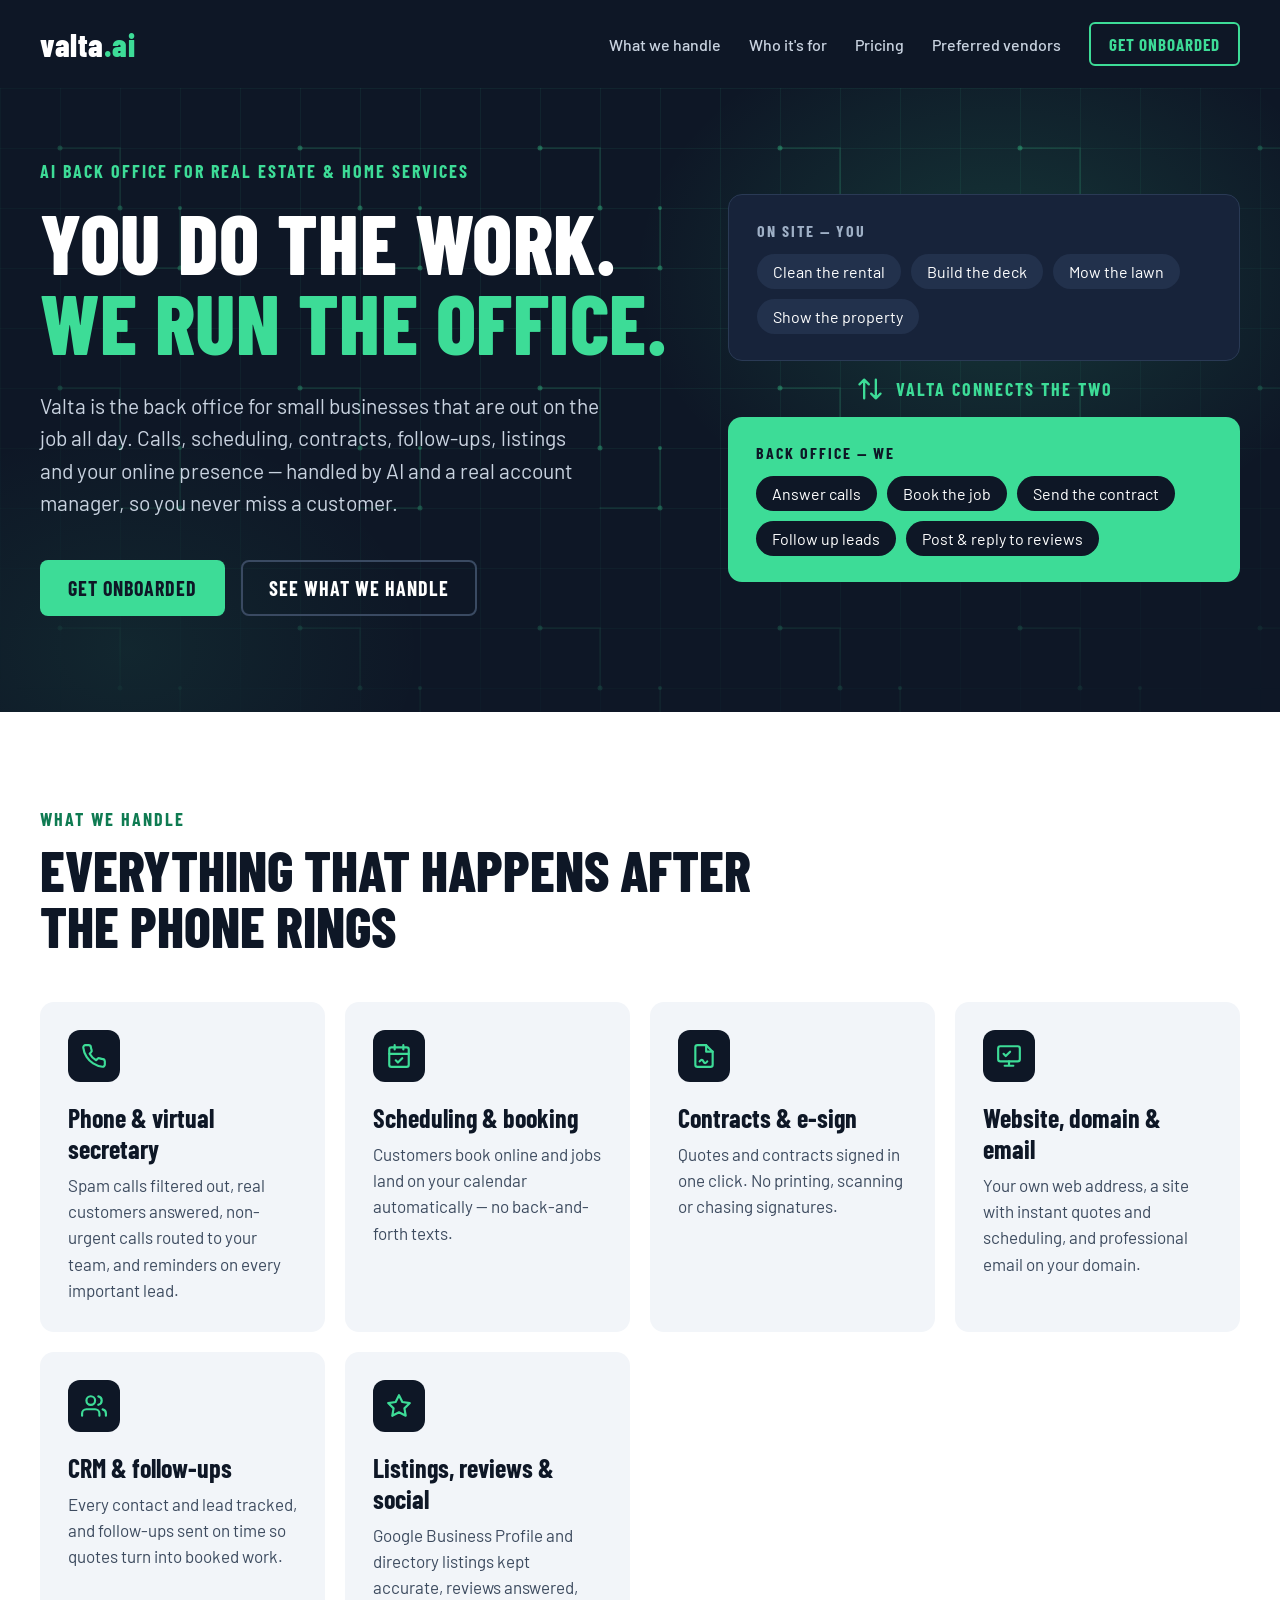
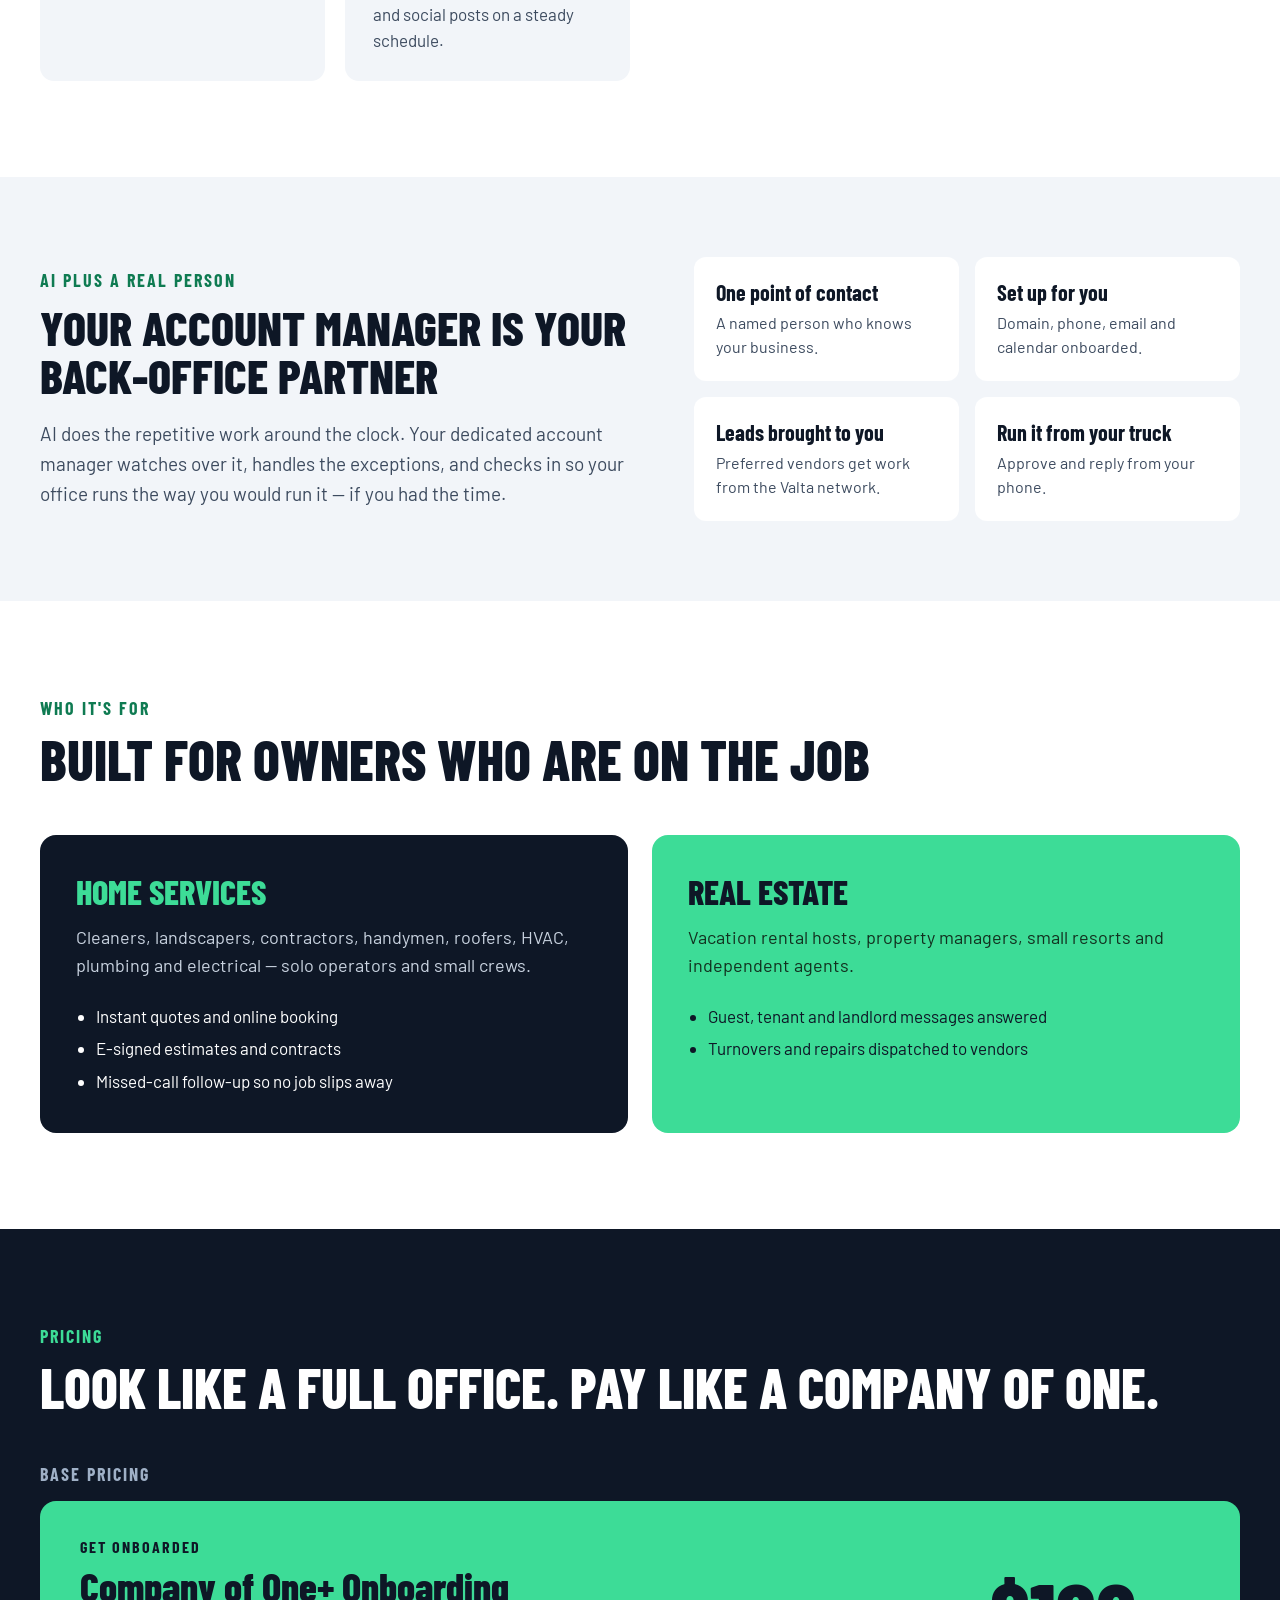
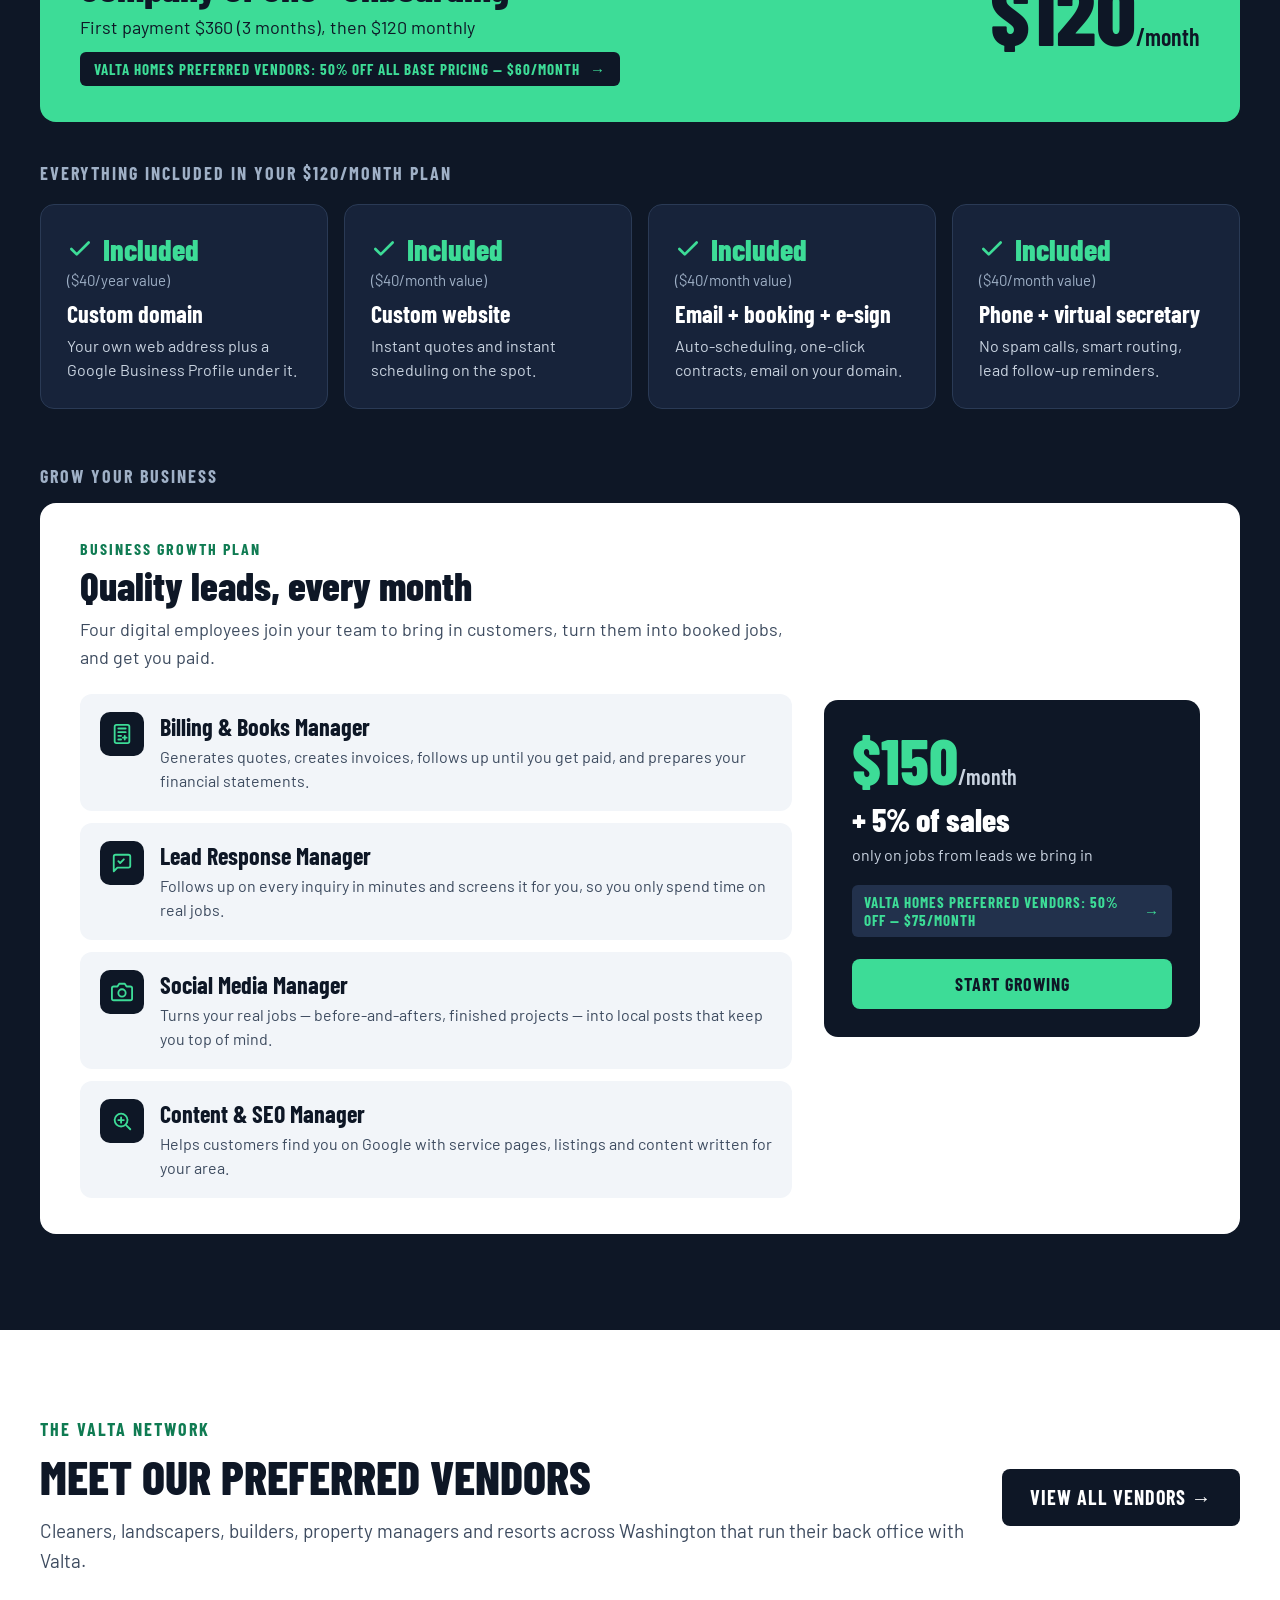
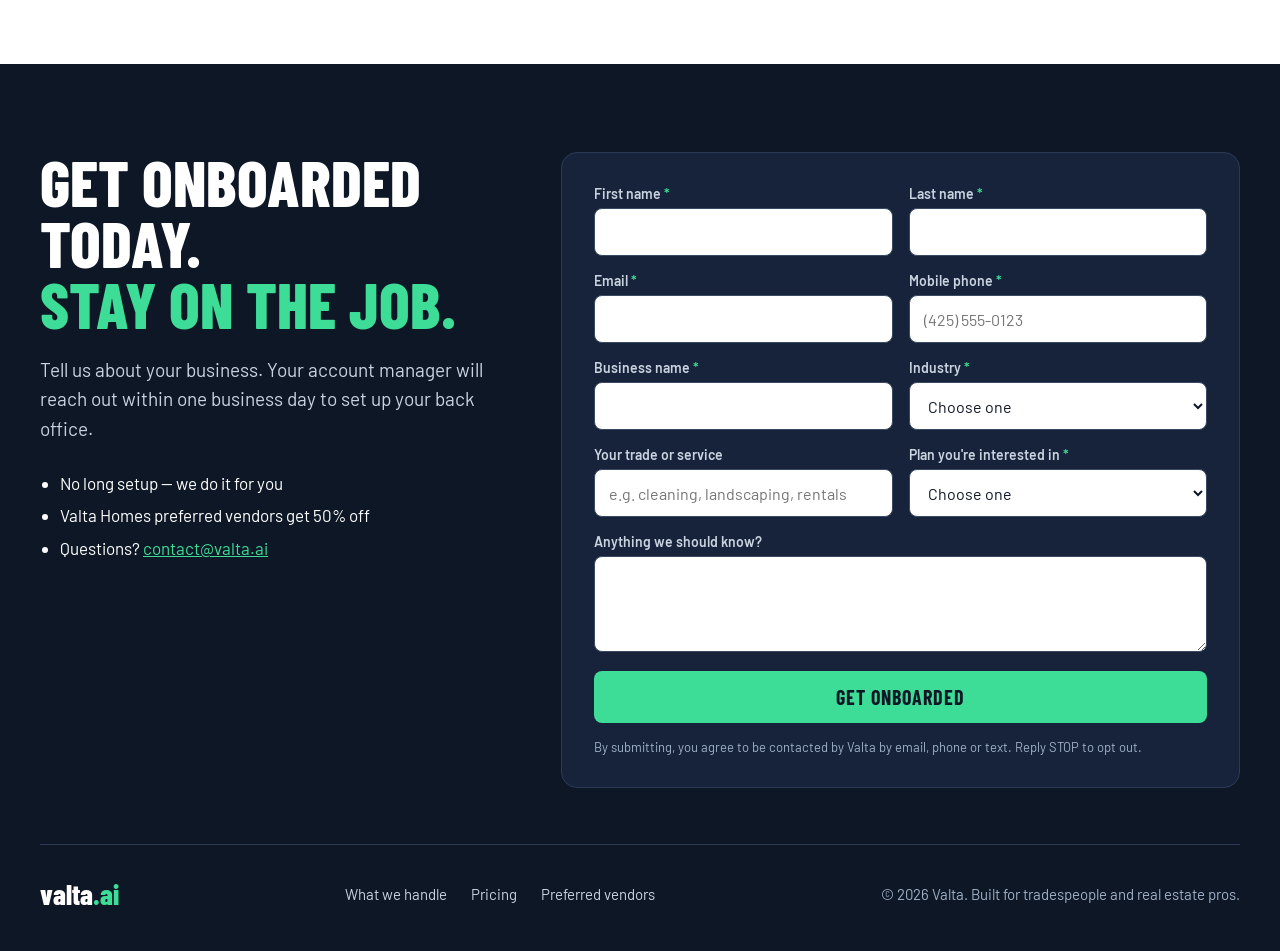
==== commit 4d6cc3a3: "Motion layer for Alex's request: animated hero background, entrance, hover, scroll reveal (local bra" ====
--- a/index.html
+++ b/index.html
@@ -1,12 +1,12 @@
 <!DOCTYPE html><html lang="en"><head>
 <meta name="viewport" content="width=device-width, initial-scale=1">
 <meta name="description" content="Valta is the back office for small businesses that are out on the job all day: calls, scheduling, contracts, follow-ups, listings and your online presence.">
-<link rel="canonical" href="https://valta.ai/">
+<link rel="canonical" href="https://www.valta.ai/">
 <meta property="og:type" content="website">
 <meta property="og:site_name" content="valta.ai">
 <meta property="og:title" content="valta.ai: AI back office for real estate & home services">
 <meta property="og:description" content="Valta is the back office for small businesses that are out on the job all day: calls, scheduling, contracts, follow-ups, listings and your online presence.">
-<meta property="og:url" content="https://valta.ai/">
+<meta property="og:url" content="https://www.valta.ai/">
 <link rel="icon" href="/favicon.svg" type="image/svg+xml">
 <script>(function(w,d,s,l,i){w[l]=w[l]||[];w[l].push({'gtm.start':new Date().getTime(),event:'gtm.js'});var f=d.getElementsByTagName(s)[0],j=d.createElement(s),dl=l!='dataLayer'?'&l='+l:'';j.async=true;j.src='https://www.googletagmanager.com/gtm.js?id='+i+dl;f.parentNode.insertBefore(j,f);})(window,document,'script','dataLayer','GTM-PLZ36C9Q');</script>
 <style>.sc-placeholder{background:color-mix(in srgb,currentColor 8%,transparent);border:1px solid color-mix(in srgb,currentColor 50%,transparent);border-radius:2px;box-sizing:border-box;overflow:hidden}@keyframes sc-shine{0%{background-position:100% 50%}100%{background-position:0% 50%}}html.sc-dc-streaming .sc-placeholder,html.sc-dc-streaming .sc-interp.sc-missing{position:relative;background:color-mix(in srgb,currentColor 5%,transparent);border-color:transparent}html.sc-dc-streaming .sc-placeholder::before,html.sc-dc-streaming .sc-interp.sc-missing::before{content:'';position:absolute;inset:0;pointer-events:none;background:linear-gradient(90deg,rgba(217,119,87,0) 25%,rgba(247,225,211,.95) 37%,rgba(217,119,87,0) 63%);background-size:400% 100%;animation:sc-shine 1.4s ease infinite}html.sc-dc-streaming .sc-placeholder:nth-child(n+9 of .sc-placeholder)::before,html.sc-dc-streaming .sc-interp.sc-missing:nth-child(n+9 of .sc-interp.sc-missing)::before{animation:none;background:color-mix(in srgb,currentColor 8%,transparent)}.sc-placeholder-error{padding:4px 8px;font:11px/1.4 ui-monospace,monospace;color:color-mix(in srgb,currentColor 70%,transparent);word-break:break-word}.sc-interp.sc-missing{display:inline-block;width:2em;height:1em;overflow:hidden;vertical-align:text-bottom;background:rgba(255,255,255,.3);border:1px solid rgba(0,0,0,.5);border-radius:2px;box-sizing:border-box;color:transparent;user-select:none}.sc-interp.sc-unresolved{font-family:ui-monospace,monospace;font-size:.85em;color:color-mix(in srgb,currentColor 50%,transparent);background:color-mix(in srgb,currentColor 10%,transparent);border-radius:3px;padding:0 3px}.sc-host.sc-has-error{position:relative}.sc-logic-error{position:absolute;top:8px;left:8px;z-index:2147483647;max-width:60ch;padding:6px 10px;background:#b00020;color:#fff;font:12px/1.4 ui-monospace,monospace;border-radius:4px;white-space:pre-wrap;pointer-events:none}@media print{@page{margin: 0.5cm;}figure,table{break-inside: avoid;}#dc-root,#dc-root > .sc-host{height: auto;}*,*::before,*::after{print-color-adjust: exact;-webkit-print-color-adjust: exact;backdrop-filter: none !important;-webkit-backdrop-filter: none !important;animation-delay: -99s !important;animation-duration: .001s !important;animation-iteration-count: 1 !important;animation-fill-mode: both !important;animation-play-state: running !important;transition-duration: 0s !important;}}</style>
@@ -178,7 +178,8 @@
 </style><style>
 body{margin:0;background:#0E1726}
 a{color:#0F7B52}a:hover{color:#0A5C3D}
-</style></head>
+</style><link rel="stylesheet" href="/motion.css">
+</head>
 <body>
 <noscript><iframe src="https://www.googletagmanager.com/ns.html?id=GTM-PLZ36C9Q" height="0" width="0" style="display:none;visibility:hidden"></iframe></noscript>
 <div id="dc-root"><div class="sc-host" data-sc-name="b5c45b41-cfea-41ec-926b-0ee7f8a3874e"><div style="font-family: Barlow, system-ui, sans-serif; color: rgb(14, 23, 38); background: rgb(255, 255, 255); width: 100%;"><header style="background: rgb(14, 23, 38); color: rgb(255, 255, 255);"><div style="max-width: 1200px; margin: 0px auto; padding: 22px 32px; display: flex; flex-wrap: wrap; align-items: center; justify-content: space-between; gap: 16px;"><a href="/" style="font-family: &quot;Barlow Condensed&quot;, sans-serif; font-weight: 800; font-size: 32px; color: rgb(255, 255, 255); text-decoration: none; letter-spacing: 0.5px;">valta<span style="color: rgb(61, 220, 151);">.ai</span></a><nav aria-label="Main" style="display: flex; flex-wrap: wrap; align-items: center; gap: 28px; font-size: 16px; font-weight: 500;"><a href="#services" style="color: rgb(201, 211, 224); text-decoration: none;">What we handle</a><a href="#who" style="color: rgb(201, 211, 224); text-decoration: none;">Who it's for</a><a href="#pricing" style="color: rgb(201, 211, 224); text-decoration: none;">Pricing</a><a href="/preferred-vendors" style="color: rgb(201, 211, 224); text-decoration: none;">Preferred vendors</a><a href="#start" style="font-family: &quot;Barlow Condensed&quot;, sans-serif; font-weight: 700; font-size: 17px; letter-spacing: 1px; text-transform: uppercase; color: rgb(61, 220, 151); text-decoration: none; border: 2px solid rgb(61, 220, 151); border-radius: 6px; padding: 10px 18px;">Get onboarded</a></nav></div></header><section style="background: rgb(14, 23, 38); color: rgb(255, 255, 255);"><div style="max-width: 1200px; margin: 0px auto; padding: 72px 32px 96px; display: flex; flex-wrap: wrap; gap: 56px; align-items: center;"><div style="flex: 1 1 520px; min-width: 0px;"><p style="margin: 0px 0px 20px; font-family: &quot;Barlow Condensed&quot;, sans-serif; font-weight: 700; font-size: 18px; letter-spacing: 2px; text-transform: uppercase; color: rgb(61, 220, 151);">AI back office for real estate &amp; home services</p><h1 style="margin: 0px; font-family: &quot;Barlow Condensed&quot;, sans-serif; font-weight: 800; font-size: 84px; line-height: 0.95; text-transform: uppercase; letter-spacing: 0.5px;">You do the work.<br><span style="color: rgb(61, 220, 151);">We run the office.</span></h1><p style="margin: 28px 0px 0px; font-size: 21px; line-height: 1.55; color: rgb(201, 211, 224); max-width: 560px;">Valta is the back office for small businesses that are out on the job all day. Calls, scheduling, contracts, follow-ups, listings and your online presence — handled by AI and a real account manager, so you never miss a customer.</p><div style="margin-top: 40px; display: flex; flex-wrap: wrap; gap: 16px;"><a href="#start" style="font-family: &quot;Barlow Condensed&quot;, sans-serif; font-weight: 700; font-size: 20px; letter-spacing: 1px; text-transform: uppercase; background: rgb(61, 220, 151); color: rgb(14, 23, 38); text-decoration: none; border-radius: 8px; padding: 16px 28px;">Get onboarded</a><a href="#services" style="font-family: &quot;Barlow Condensed&quot;, sans-serif; font-weight: 700; font-size: 20px; letter-spacing: 1px; text-transform: uppercase; color: rgb(255, 255, 255); text-decoration: none; border: 2px solid rgb(58, 74, 98); border-radius: 8px; padding: 14px 26px;">See what we handle</a></div></div><div style="flex: 1 1 400px; min-width: 0px; display: flex; flex-direction: column; gap: 14px;"><div style="background: rgb(23, 35, 58); border: 1px solid rgb(42, 58, 85); border-radius: 14px; padding: 26px 28px;"><p style="margin: 0px 0px 14px; font-family: &quot;Barlow Condensed&quot;, sans-serif; font-weight: 700; font-size: 16px; letter-spacing: 2px; text-transform: uppercase; color: rgb(159, 176, 198);">On site — you</p><div style="display: flex; flex-wrap: wrap; gap: 10px;"><span style="background: rgb(34, 49, 76); color: rgb(255, 255, 255); border-radius: 999px; padding: 8px 16px; font-size: 16px;">Clean the rental</span><span style="background: rgb(34, 49, 76); color: rgb(255, 255, 255); border-radius: 999px; padding: 8px 16px; font-size: 16px;">Build the deck</span><span style="background: rgb(34, 49, 76); color: rgb(255, 255, 255); border-radius: 999px; padding: 8px 16px; font-size: 16px;">Mow the lawn</span><span style="background: rgb(34, 49, 76); color: rgb(255, 255, 255); border-radius: 999px; padding: 8px 16px; font-size: 16px;">Show the property</span></div></div><div style="display: flex; align-items: center; justify-content: center; gap: 12px; color: rgb(61, 220, 151); font-family: &quot;Barlow Condensed&quot;, sans-serif; font-weight: 700; font-size: 18px; letter-spacing: 2px;"><svg width="28" height="28" viewBox="0 0 24 24" fill="none" stroke="currentColor" stroke-width="2" stroke-linecap="round" stroke-linejoin="round" aria-hidden="true"><path d="M7 4v16M7 4L3 8M7 4l4 4M17 20V4M17 20l-4-4M17 20l4-4"></path></svg>
@@ -188,4 +189,5 @@
 
 
 <script src="/form.js" defer></script>
+<script src="/motion.js" defer></script>
 </body></html>
--- a/motion.css
+++ b/motion.css
@@ -0,0 +1,57 @@
+/* Valta.ai motion layer (added 2026-11-21 for Alex's request: hover, animation, hero background).
+   Undo: remove the <link href="/motion.css"> and <script src="/motion.js"> lines from the pages.
+   Classes are only added by motion.js, so without JS the pages look exactly as before. */
+
+/* Hero background: blueprint grid that drifts slowly + two soft green glows */
+.vm-hero { position: relative; overflow: hidden; isolation: isolate; }
+.vm-hero > :not(.vm-hero-bg) { position: relative; z-index: 1; }
+.vm-hero-bg { position: absolute; inset: 0; z-index: 0; pointer-events: none; }
+.vm-hero-bg::before {
+  content: ""; position: absolute; inset: -240px 0 0 -240px;
+  background: url("/hero-bg.svg") repeat;
+  animation: vm-drift 60s linear infinite;
+  -webkit-mask-image: radial-gradient(ellipse 80% 90% at 60% 40%, #000 30%, transparent 85%);
+          mask-image: radial-gradient(ellipse 80% 90% at 60% 40%, #000 30%, transparent 85%);
+}
+.vm-hero-bg::after {
+  content: ""; position: absolute; inset: 0;
+  background:
+    radial-gradient(520px 380px at 78% 30%, rgba(61, 220, 151, .16), transparent 70%),
+    radial-gradient(420px 320px at 10% 90%, rgba(61, 220, 151, .08), transparent 70%);
+  animation: vm-glow 9s ease-in-out infinite alternate;
+}
+@keyframes vm-drift { to { transform: translate(240px, 240px); } }
+@keyframes vm-glow { from { opacity: .7; transform: scale(1); } to { opacity: 1; transform: scale(1.06); } }
+
+/* Hero entrance: text, buttons and cards rise in one after another */
+.vm-in { opacity: 0; transform: translateY(18px); animation: vm-rise .7s cubic-bezier(.2, .7, .2, 1) forwards; animation-delay: var(--vm-d, 0s); }
+@keyframes vm-rise { to { opacity: 1; transform: none; } }
+
+/* Task pills pop in */
+.vm-pill { opacity: 0; transform: scale(.85); animation: vm-pop .45s cubic-bezier(.3, 1.4, .5, 1) forwards; animation-delay: var(--vm-d, 0s); transition: transform .2s ease, background-color .2s ease; }
+@keyframes vm-pop { to { opacity: 1; transform: none; } }
+.vm-pill:hover { transform: translateY(-2px); }
+
+/* "Valta connects the two" arrow pulses */
+.vm-flow { animation: vm-nudge 1.8s ease-in-out infinite; }
+@keyframes vm-nudge { 0%, 100% { transform: translateY(0); } 50% { transform: translateY(4px); } }
+
+/* Scroll reveal for the sections below the hero */
+.vm-reveal { opacity: 0; transform: translateY(24px); transition: opacity .7s ease, transform .7s cubic-bezier(.2, .7, .2, 1); transition-delay: var(--vm-d, 0s); }
+.vm-reveal.vm-show { opacity: 1; transform: none; }
+
+/* Hover: cards lift, buttons lift and glow, nav links underline */
+.vm-card { transition: transform .25s ease, box-shadow .25s ease, border-color .25s ease; }
+.vm-card:hover { transform: translateY(-4px); box-shadow: 0 14px 30px rgba(14, 23, 38, .14); }
+.vm-btn { transition: transform .2s ease, box-shadow .2s ease, filter .2s ease; }
+.vm-btn:hover { transform: translateY(-2px); box-shadow: 0 8px 22px rgba(61, 220, 151, .28); filter: brightness(1.05); }
+.vm-btn:active { transform: translateY(0); }
+.vm-nav { background-image: linear-gradient(currentColor, currentColor); background-size: 0 2px; background-repeat: no-repeat; background-position: 0 100%; transition: background-size .25s ease; }
+.vm-nav:hover { background-size: 100% 2px; }
+
+/* Respect people who turn motion off */
+@media (prefers-reduced-motion: reduce) {
+  .vm-hero-bg::before, .vm-hero-bg::after, .vm-flow { animation: none; }
+  .vm-in, .vm-pill, .vm-reveal { opacity: 1; transform: none; animation: none; transition: none; }
+  .vm-card:hover, .vm-btn:hover, .vm-pill:hover { transform: none; }
+}
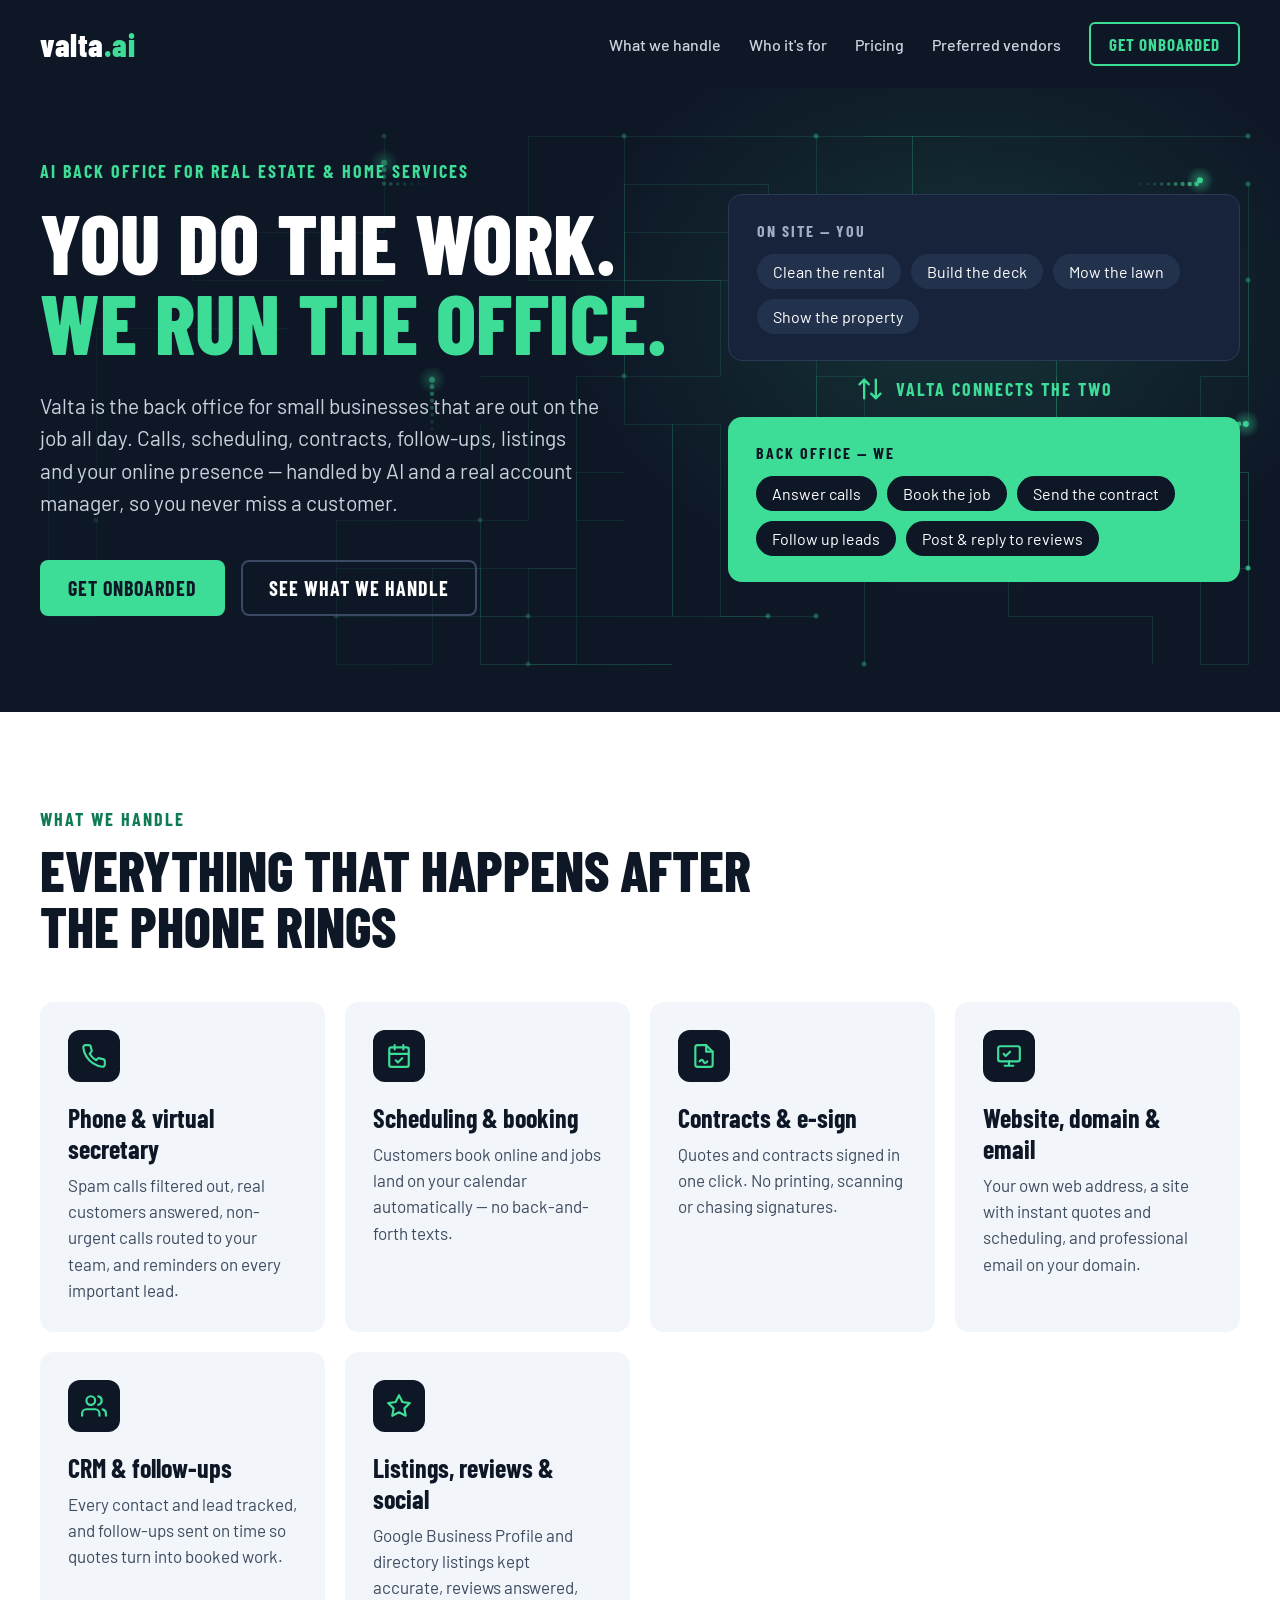
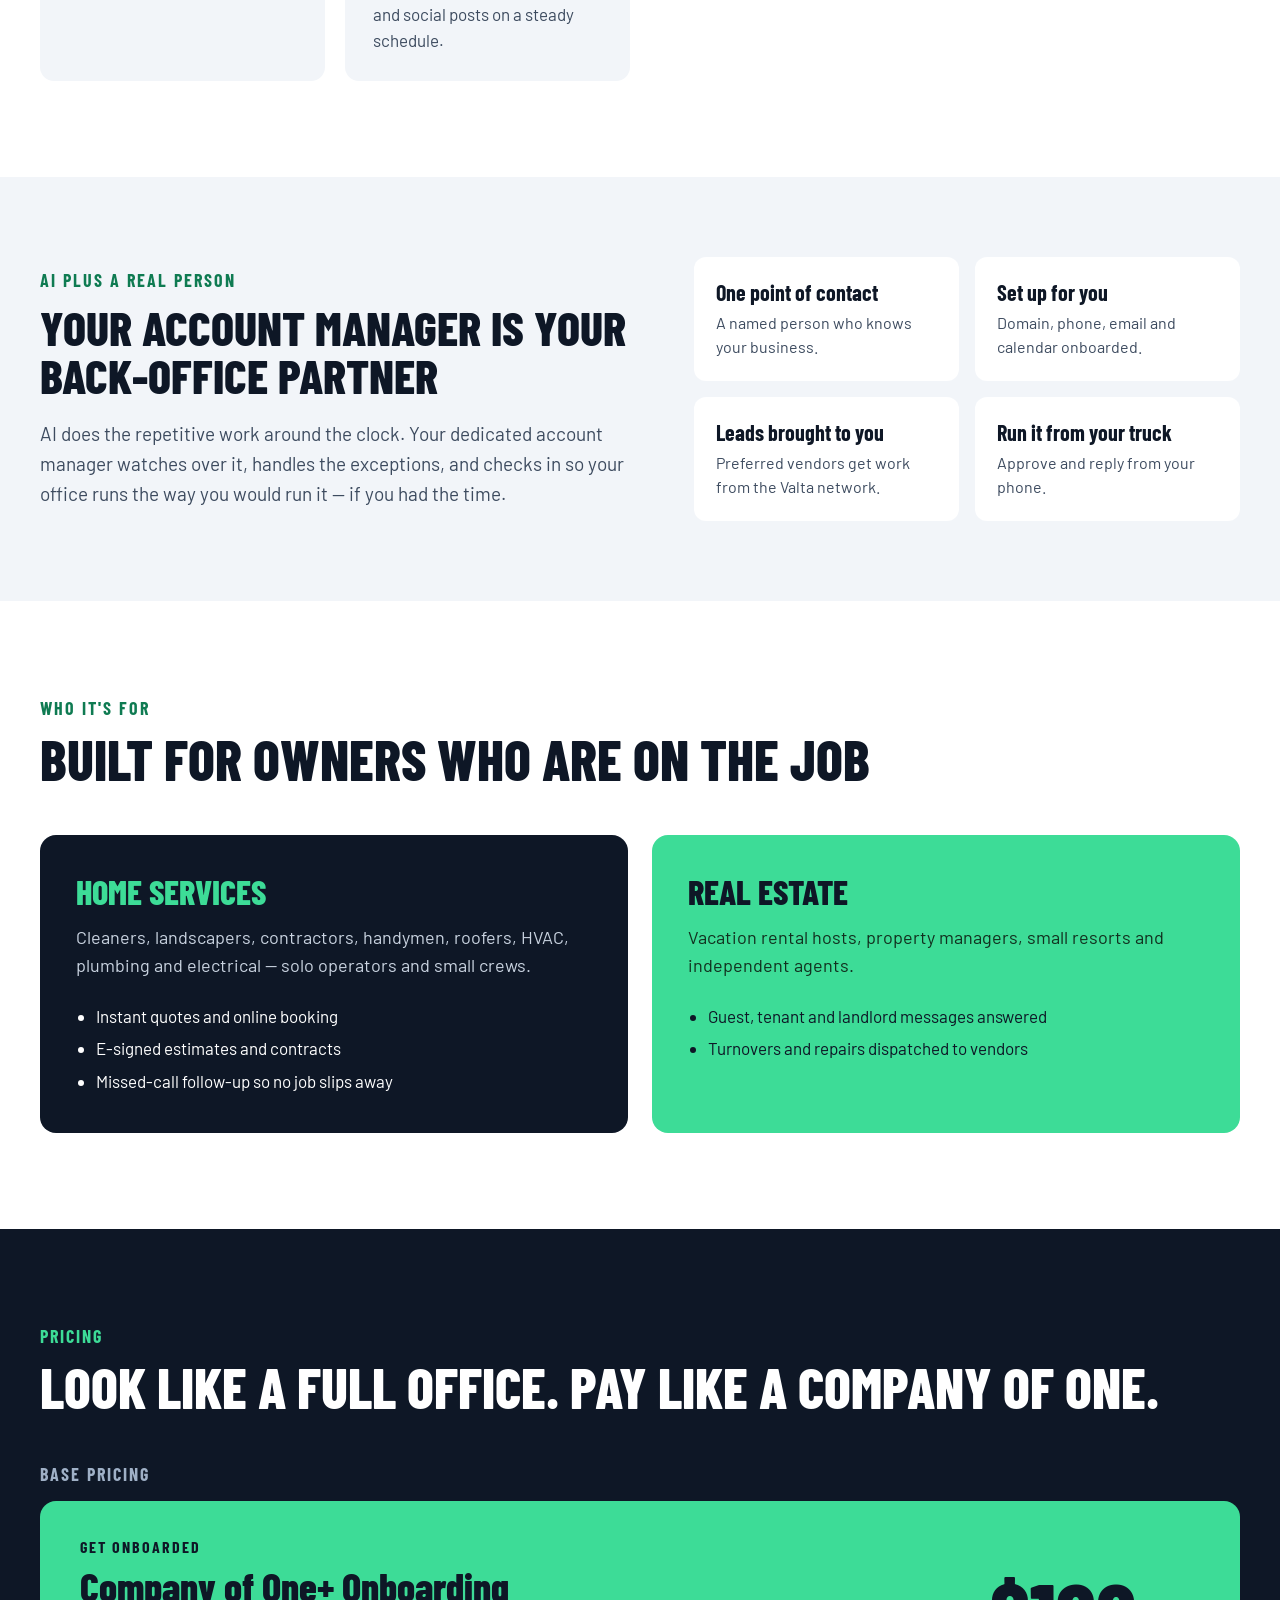
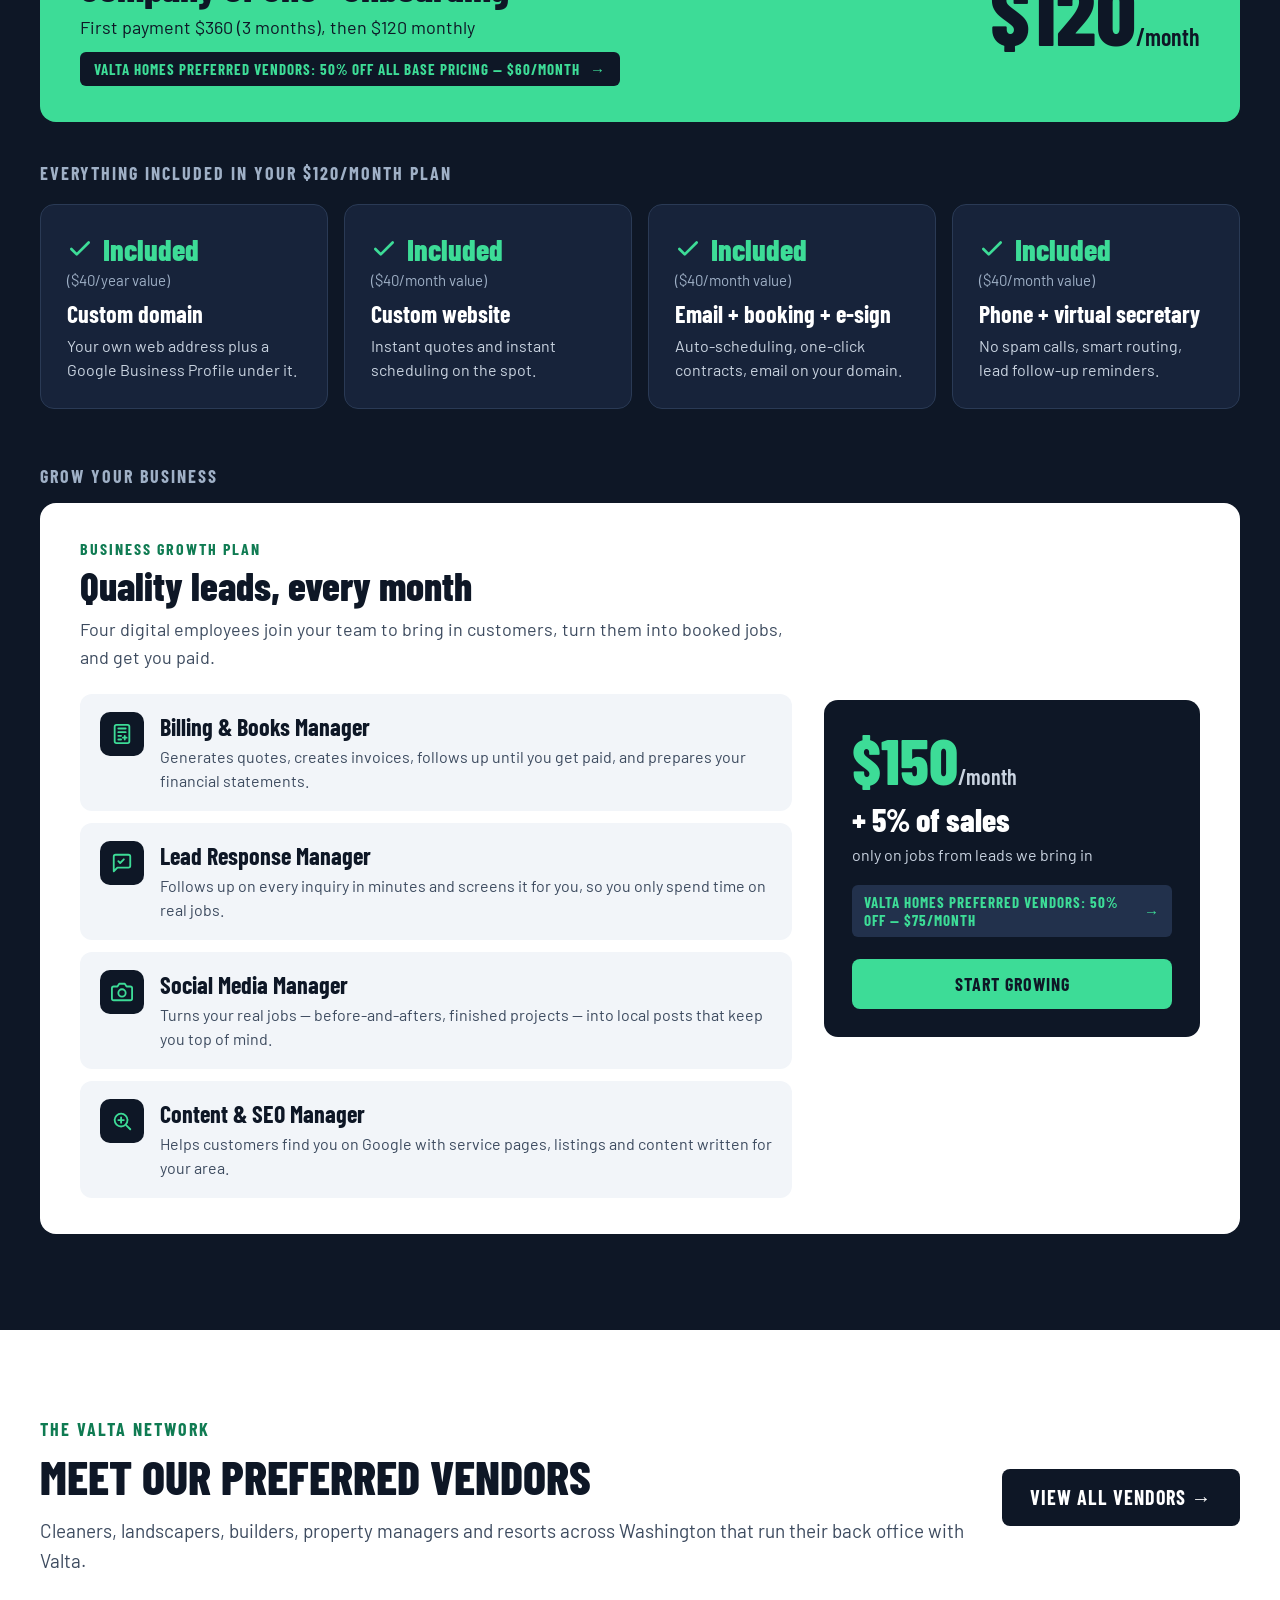
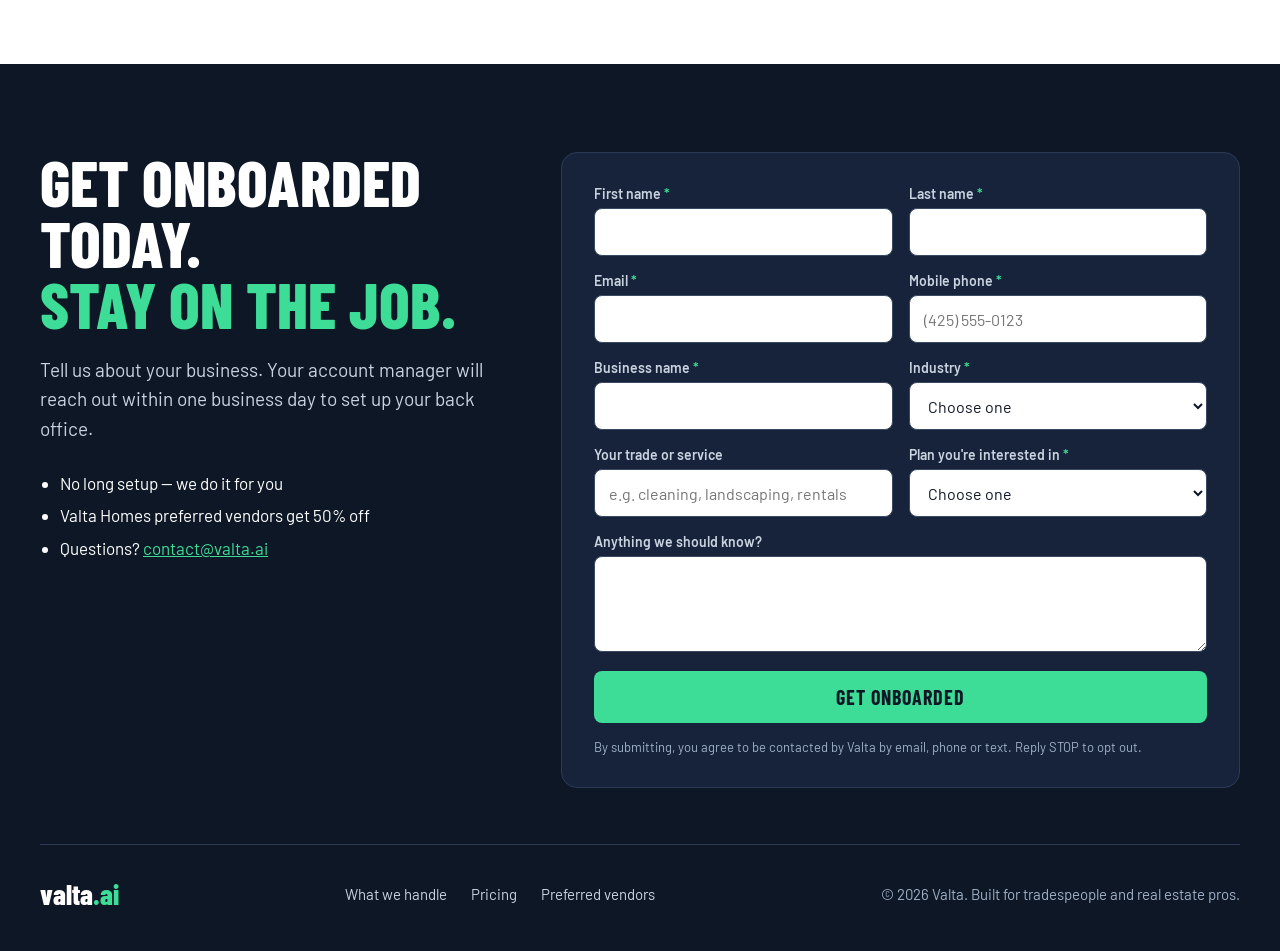
==== commit e90bab9f: "Cache-bust motion files (?v=2) so browsers load the new hero; CHANGELOG entry, rollback tag pre-moti" ====
--- a/index.html
+++ b/index.html
@@ -178,7 +178,7 @@
 </style><style>
 body{margin:0;background:#0E1726}
 a{color:#0F7B52}a:hover{color:#0A5C3D}
-</style><link rel="stylesheet" href="/motion.css">
+</style><link rel="stylesheet" href="/motion.css?v=2">
 </head>
 <body>
 <noscript><iframe src="https://www.googletagmanager.com/ns.html?id=GTM-PLZ36C9Q" height="0" width="0" style="display:none;visibility:hidden"></iframe></noscript>
@@ -189,5 +189,5 @@
 
 
 <script src="/form.js" defer></script>
-<script src="/motion.js" defer></script>
+<script src="/motion.js?v=2" defer></script>
 </body></html>
--- a/motion.css
+++ b/motion.css
@@ -2,26 +2,20 @@
    Undo: remove the <link href="/motion.css"> and <script src="/motion.js"> lines from the pages.
    Classes are only added by motion.js, so without JS the pages look exactly as before. */
 
-/* Hero background: blueprint grid that drifts slowly + two soft green glows */
-.vm-hero { position: relative; overflow: hidden; isolation: isolate; }
+/* Hero background: circuit lines with green pulses (canvas drawn by motion.js) + a glow that follows the pointer */
+.vm-hero { position: relative; overflow: hidden; isolation: isolate; --mx: 75%; --my: 35%; }
 .vm-hero > :not(.vm-hero-bg) { position: relative; z-index: 1; }
 .vm-hero-bg { position: absolute; inset: 0; z-index: 0; pointer-events: none; }
-.vm-hero-bg::before {
-  content: ""; position: absolute; inset: -240px 0 0 -240px;
-  background: url("/hero-bg.svg") repeat;
-  animation: vm-drift 60s linear infinite;
-  -webkit-mask-image: radial-gradient(ellipse 80% 90% at 60% 40%, #000 30%, transparent 85%);
-          mask-image: radial-gradient(ellipse 80% 90% at 60% 40%, #000 30%, transparent 85%);
+.vm-hero-bg canvas {
+  position: absolute; inset: 0; width: 100%; height: 100%;
+  -webkit-mask-image: linear-gradient(90deg, rgba(0,0,0,.35) 0%, rgba(0,0,0,.6) 35%, #000 60%);
+          mask-image: linear-gradient(90deg, rgba(0,0,0,.35) 0%, rgba(0,0,0,.6) 35%, #000 60%);
 }
 .vm-hero-bg::after {
   content: ""; position: absolute; inset: 0;
-  background:
-    radial-gradient(520px 380px at 78% 30%, rgba(61, 220, 151, .16), transparent 70%),
-    radial-gradient(420px 320px at 10% 90%, rgba(61, 220, 151, .08), transparent 70%);
-  animation: vm-glow 9s ease-in-out infinite alternate;
+  background: radial-gradient(560px 420px at var(--mx) var(--my), rgba(61, 220, 151, .14), transparent 70%);
+  transition: background-position .3s ease;
 }
-@keyframes vm-drift { to { transform: translate(240px, 240px); } }
-@keyframes vm-glow { from { opacity: .7; transform: scale(1); } to { opacity: 1; transform: scale(1.06); } }
 
 /* Hero entrance: text, buttons and cards rise in one after another */
 .vm-in { opacity: 0; transform: translateY(18px); animation: vm-rise .7s cubic-bezier(.2, .7, .2, 1) forwards; animation-delay: var(--vm-d, 0s); }
@@ -51,7 +45,7 @@
 
 /* Respect people who turn motion off */
 @media (prefers-reduced-motion: reduce) {
-  .vm-hero-bg::before, .vm-hero-bg::after, .vm-flow { animation: none; }
+  .vm-flow { animation: none; }
   .vm-in, .vm-pill, .vm-reveal { opacity: 1; transform: none; animation: none; transition: none; }
   .vm-card:hover, .vm-btn:hover, .vm-pill:hover { transform: none; }
 }
